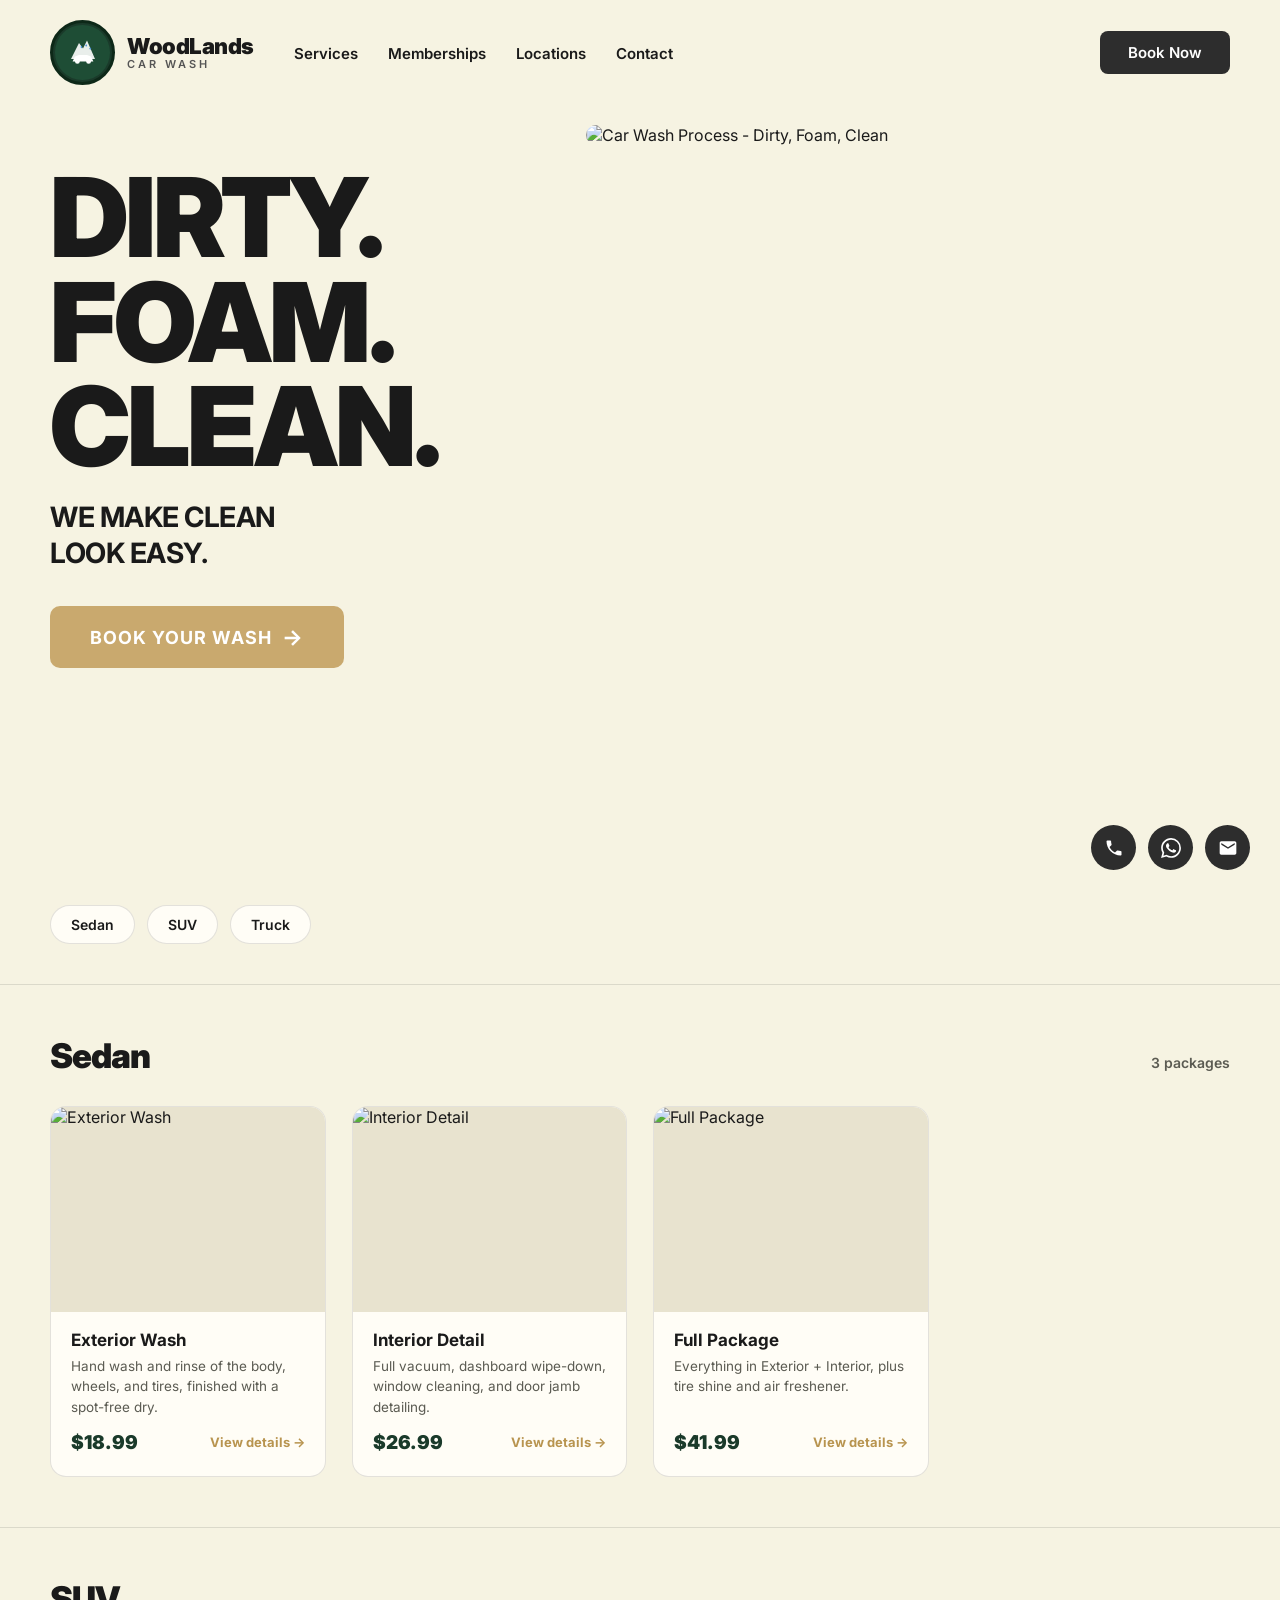
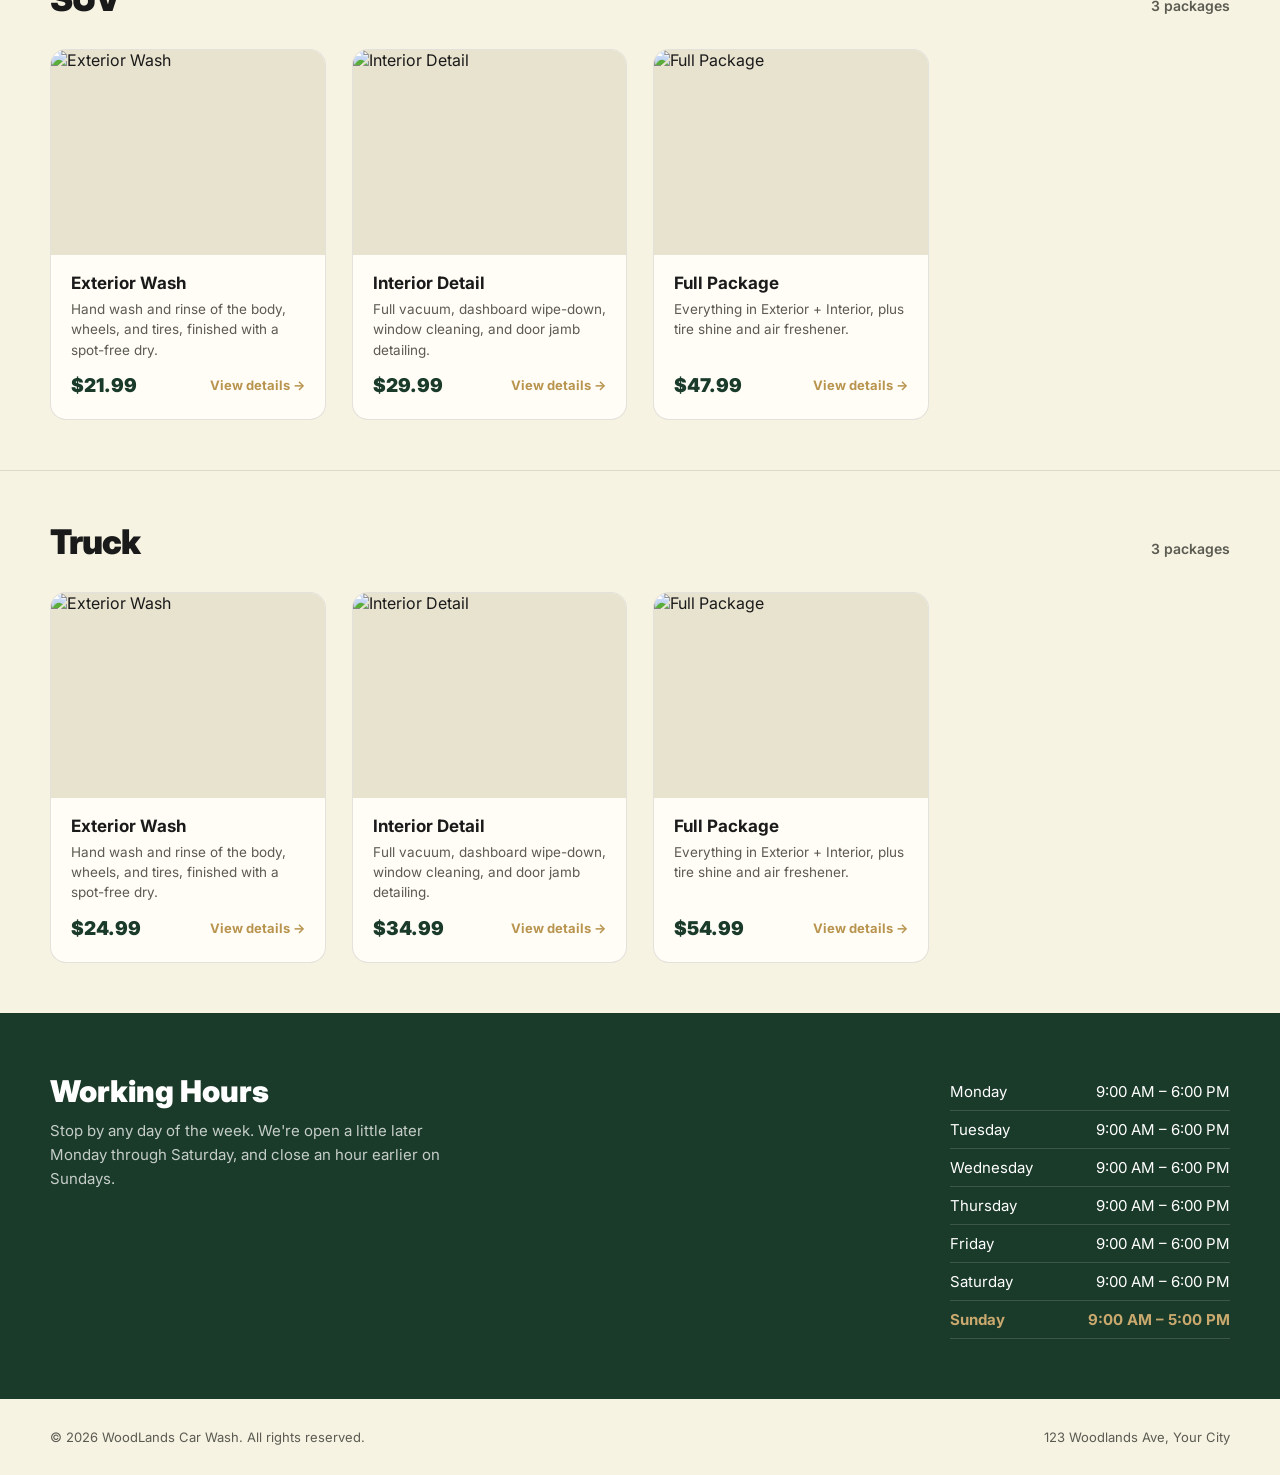
==== index.html @ 061c359f "init" ====
<!DOCTYPE html>
<html lang="en">
<head>
    <meta charset="UTF-8">
    <meta name="viewport" content="width=device-width, initial-scale=1.0">
    <title>WoodLands Car Wash</title>
    <link rel="stylesheet" href="css/style.css">
</head>
<body>

    <!-- NAVBAR -->
    <nav class="navbar">
        <div class="nav-left">
            <a href="index.html" class="logo-container">
                <div class="logo-circle">
                    <div class="logo-icon">
                        <svg viewBox="0 0 50 50" fill="none" xmlns="http://www.w3.org/2000/svg">
                            <path d="M10 35 L20 15 L25 22 L30 12 L40 35 Z" fill="#fff" opacity="0.9" />
                            <path d="M12 38 L15 32 L20 30 L30 30 L35 32 L38 38 Z" fill="#fff" />
                            <circle cx="18" cy="38" r="3" fill="#fff" />
                            <circle cx="32" cy="38" r="3" fill="#fff" />
                            <path d="M22 20 Q23 17 24 20 Q23 23 22 20Z" fill="#4a90d9" />
                            <path d="M28 18 Q29 15 30 18 Q29 21 28 18Z" fill="#4a90d9" />
                            <path d="M33 22 Q34 19 35 22 Q34 25 33 22Z" fill="#4a90d9" />
                        </svg>
                    </div>
                </div>
                <div class="logo-text">
                    <span class="brand">WoodLands</span>
                    <span class="sub">Car Wash</span>
                </div>
            </a>
            <ul class="nav-links">
                <li><a href="#services">Services</a></li>
                <li><a href="#memberships">Memberships</a></li>
                <li><a href="#locations">Locations</a></li>
                <li><a href="#contact">Contact</a></li>
            </ul>
        </div>
        <a href="#services" class="btn-book-nav">Book Now</a>
    </nav>

    <!-- HERO -->
    <section class="hero">
        <div class="hero-left">
            <h1 class="hero-title">
                <span>DIRTY.</span>
                <span>FOAM.</span>
                <span>CLEAN.</span>
            </h1>
            <p class="hero-subtitle">WE MAKE CLEAN<br>LOOK EASY.</p>
            <a href="#services" class="btn-book-wash">
                BOOK YOUR WASH <span class="arrow">→</span>
            </a>
        </div>

        <div class="hero-right">
            <div class="car-panels-container">
                <img src="images/banner.jfif" alt="Car Wash Process - Dirty, Foam, Clean"
                     onerror="this.onerror=null;this.src='https://placehold.co/900x1100/1a3a2a/f6f3e2?text=Dirty+%E2%86%92+Foam+%E2%86%92+Clean';">
            </div>
        </div>
    </section>

    <!-- CATEGORY JUMP LINKS -->
    <nav class="category-jump">
        <a href="#sedan">Sedan</a>
        <a href="#suv">SUV</a>
        <a href="#truck">Truck</a>
    </nav>

    <!-- CATEGORIES -->
    <div id="services">

        <section class="category-section" id="sedan">
            <div class="category-header">
                <h2>Sedan</h2>
                <span class="category-count">3 packages</span>
            </div>
            <div class="product-grid">
                <a class="product-card" href="product.html">
                    <div class="thumb">
                        <img src="images/products/sedan-exterior.jpg" alt="Exterior Wash"
                             onerror="this.onerror=null;this.src='https://placehold.co/600x450/e8e3cf/1a3a2a?text=Exterior+Wash';">
                    </div>
                    <div class="body">
                        <div class="name">Exterior Wash</div>
                        <div class="desc">Hand wash and rinse of the body, wheels, and tires, finished with a spot-free dry.</div>
                        <div class="price-row">
                            <span class="price">$18.99</span>
                            <span class="view-link">View details →</span>
                        </div>
                    </div>
                </a>
                <a class="product-card" href="product.html">
                    <div class="thumb">
                        <img src="images/products/sedan-interior.jpg" alt="Interior Detail"
                             onerror="this.onerror=null;this.src='https://placehold.co/600x450/e8e3cf/1a3a2a?text=Interior+Detail';">
                    </div>
                    <div class="body">
                        <div class="name">Interior Detail</div>
                        <div class="desc">Full vacuum, dashboard wipe-down, window cleaning, and door jamb detailing.</div>
                        <div class="price-row">
                            <span class="price">$26.99</span>
                            <span class="view-link">View details →</span>
                        </div>
                    </div>
                </a>
                <a class="product-card" href="product.html">
                    <div class="thumb">
                        <img src="images/products/sedan-full.jpg" alt="Full Package"
                             onerror="this.onerror=null;this.src='https://placehold.co/600x450/e8e3cf/1a3a2a?text=Full+Package';">
                    </div>
                    <div class="body">
                        <div class="name">Full Package</div>
                        <div class="desc">Everything in Exterior + Interior, plus tire shine and air freshener.</div>
                        <div class="price-row">
                            <span class="price">$41.99</span>
                            <span class="view-link">View details →</span>
                        </div>
                    </div>
                </a>
            </div>
        </section>

        <section class="category-section" id="suv">
            <div class="category-header">
                <h2>SUV</h2>
                <span class="category-count">3 packages</span>
            </div>
            <div class="product-grid">
                <a class="product-card" href="product.html">
                    <div class="thumb">
                        <img src="images/products/suv-exterior.jpg" alt="Exterior Wash"
                             onerror="this.onerror=null;this.src='https://placehold.co/600x450/e8e3cf/1a3a2a?text=Exterior+Wash';">
                    </div>
                    <div class="body">
                        <div class="name">Exterior Wash</div>
                        <div class="desc">Hand wash and rinse of the body, wheels, and tires, finished with a spot-free dry.</div>
                        <div class="price-row">
                            <span class="price">$21.99</span>
                            <span class="view-link">View details →</span>
                        </div>
                    </div>
                </a>
                <a class="product-card" href="product.html">
                    <div class="thumb">
                        <img src="images/products/suv-interior.jpg" alt="Interior Detail"
                             onerror="this.onerror=null;this.src='https://placehold.co/600x450/e8e3cf/1a3a2a?text=Interior+Detail';">
                    </div>
                    <div class="body">
                        <div class="name">Interior Detail</div>
                        <div class="desc">Full vacuum, dashboard wipe-down, window cleaning, and door jamb detailing.</div>
                        <div class="price-row">
                            <span class="price">$29.99</span>
                            <span class="view-link">View details →</span>
                        </div>
                    </div>
                </a>
                <a class="product-card" href="product.html">
                    <div class="thumb">
                        <img src="images/products/suv-full.jpg" alt="Full Package"
                             onerror="this.onerror=null;this.src='https://placehold.co/600x450/e8e3cf/1a3a2a?text=Full+Package';">
                    </div>
                    <div class="body">
                        <div class="name">Full Package</div>
                        <div class="desc">Everything in Exterior + Interior, plus tire shine and air freshener.</div>
                        <div class="price-row">
                            <span class="price">$47.99</span>
                            <span class="view-link">View details →</span>
                        </div>
                    </div>
                </a>
            </div>
        </section>

        <section class="category-section" id="truck">
            <div class="category-header">
                <h2>Truck</h2>
                <span class="category-count">3 packages</span>
            </div>
            <div class="product-grid">
                <a class="product-card" href="product.html">
                    <div class="thumb">
                        <img src="images/products/truck-exterior.jpg" alt="Exterior Wash"
                             onerror="this.onerror=null;this.src='https://placehold.co/600x450/e8e3cf/1a3a2a?text=Exterior+Wash';">
                    </div>
                    <div class="body">
                        <div class="name">Exterior Wash</div>
                        <div class="desc">Hand wash and rinse of the body, wheels, and tires, finished with a spot-free dry.</div>
                        <div class="price-row">
                            <span class="price">$24.99</span>
                            <span class="view-link">View details →</span>
                        </div>
                    </div>
                </a>
                <a class="product-card" href="product.html">
                    <div class="thumb">
                        <img src="images/products/truck-interior.jpg" alt="Interior Detail"
                             onerror="this.onerror=null;this.src='https://placehold.co/600x450/e8e3cf/1a3a2a?text=Interior+Detail';">
                    </div>
                    <div class="body">
                        <div class="name">Interior Detail</div>
                        <div class="desc">Full vacuum, dashboard wipe-down, window cleaning, and door jamb detailing.</div>
                        <div class="price-row">
                            <span class="price">$34.99</span>
                            <span class="view-link">View details →</span>
                        </div>
                    </div>
                </a>
                <a class="product-card" href="product.html">
                    <div class="thumb">
                        <img src="images/products/truck-full.jpg" alt="Full Package"
                             onerror="this.onerror=null;this.src='https://placehold.co/600x450/e8e3cf/1a3a2a?text=Full+Package';">
                    </div>
                    <div class="body">
                        <div class="name">Full Package</div>
                        <div class="desc">Everything in Exterior + Interior, plus tire shine and air freshener.</div>
                        <div class="price-row">
                            <span class="price">$54.99</span>
                            <span class="view-link">View details →</span>
                        </div>
                    </div>
                </a>
            </div>
        </section>

    </div>

    <!-- HOURS -->
    <section class="hours-section" id="locations">
        <div>
            <h2>Working Hours</h2>
            <p class="lead">Stop by any day of the week. We're open a little later Monday through Saturday, and close an hour earlier on Sundays.</p>
        </div>
        <div class="hours-table">
            <div class="hours-row" data-day="mon"><span>Monday</span><span>9:00 AM – 6:00 PM</span></div>
            <div class="hours-row" data-day="tue"><span>Tuesday</span><span>9:00 AM – 6:00 PM</span></div>
            <div class="hours-row" data-day="wed"><span>Wednesday</span><span>9:00 AM – 6:00 PM</span></div>
            <div class="hours-row" data-day="thu"><span>Thursday</span><span>9:00 AM – 6:00 PM</span></div>
            <div class="hours-row" data-day="fri"><span>Friday</span><span>9:00 AM – 6:00 PM</span></div>
            <div class="hours-row" data-day="sat"><span>Saturday</span><span>9:00 AM – 6:00 PM</span></div>
            <div class="hours-row" data-day="sun"><span>Sunday</span><span>9:00 AM – 5:00 PM</span></div>
        </div>
    </section>

    <!-- FOOTER -->
    <footer class="site-footer" id="contact">
        <span>&copy; 2026 WoodLands Car Wash. All rights reserved.</span>
        <span>123 Woodlands Ave, Your City</span>
    </footer>

    <!-- CONTACT ICONS -->
    <div class="contact-icons">
        <button class="contact-icon" title="Phone">
            <svg viewBox="0 0 24 24"><path d="M6.62 10.79c1.44 2.83 3.76 5.14 6.59 6.59l2.2-2.2c.27-.27.67-.36 1.02-.24 1.12.37 2.33.57 3.57.57.55 0 1 .45 1 1V20c0 .55-.45 1-1 1-9.39 0-17-7.61-17-17 0-.55.45-1 1-1h3.5c.55 0 1 .45 1 1 0 1.25.2 2.45.57 3.57.11.35.03.74-.25 1.02l-2.2 2.2z" /></svg>
        </button>
        <button class="contact-icon" title="WhatsApp">
            <svg viewBox="0 0 24 24"><path d="M17.472 14.382c-.297-.149-1.758-.867-2.03-.967-.273-.099-.471-.148-.67.15-.197.297-.767.966-.94 1.164-.173.199-.347.223-.644.075-.297-.15-1.255-.463-2.39-1.475-.883-.788-1.48-1.761-1.653-2.059-.173-.297-.018-.458.13-.606.134-.133.298-.347.446-.52.149-.174.198-.298.298-.497.099-.198.05-.371-.025-.52-.075-.149-.669-1.612-.916-2.207-.242-.579-.487-.5-.669-.51-.173-.008-.371-.01-.57-.01-.198 0-.52.074-.792.372-.272.297-1.04 1.016-1.04 2.479 0 1.462 1.065 2.875 1.213 3.074.149.198 2.096 3.2 5.077 4.487.709.306 1.262.489 1.694.625.712.227 1.36.195 1.871.118.571-.085 1.758-.719 2.006-1.413.248-.694.248-1.289.173-1.413-.074-.124-.272-.198-.57-.347m-5.421 7.403h-.004a9.87 9.87 0 01-5.031-1.378l-.361-.214-3.741.982.998-3.648-.235-.374a9.86 9.86 0 01-1.51-5.26c.001-5.45 4.436-9.884 9.888-9.884 2.64 0 5.122 1.03 6.988 2.898a9.825 9.825 0 012.893 6.994c-.003 5.45-4.437 9.884-9.885 9.884m8.413-18.297A11.815 11.815 0 0012.05 0C5.495 0 .16 5.335.157 11.892c0 2.096.547 4.142 1.588 5.945L.057 24l6.305-1.654a11.882 11.882 0 005.683 1.448h.005c6.554 0 11.89-5.335 11.893-11.893a11.821 11.821 0 00-3.48-8.413z" /></svg>
        </button>
        <button class="contact-icon" title="Email">
            <svg viewBox="0 0 24 24"><path d="M20 4H4c-1.1 0-1.99.9-1.99 2L2 18c0 1.1.9 2 2 2h16c1.1 0 2-.9 2-2V6c0-1.1-.9-2-2-2zm0 4l-8 5-8-5V6l8 5 8-5v2z" /></svg>
        </button>
    </div>

    <script src="js/main.js"></script>
</body>
</html>
---- css/style.css ----
@import url('https://fonts.googleapis.com/css2?family=Inter:wght@400;600;700;900&display=swap');

* {
    margin: 0;
    padding: 0;
    box-sizing: border-box;
}

:root {
    --cream: #f6f3e2;
    --ink: #1a1a1a;
    --deep-green: #1a3a2a;
    --mid-green: #1e4d35;
    --brass: #c9a96e;
    --brass-dark: #b8944f;
    --charcoal: #2d2d2d;
    --muted: #5b5b52;
    --line: rgba(26, 26, 26, 0.12);
    --card-bg: #fffdf6;
}

body {
    font-family: 'Inter', sans-serif;
    background-color: var(--cream);
    color: var(--ink);
    min-height: 100vh;
    overflow-x: hidden;
}

img { max-width: 100%; display: block; }
a { color: inherit; }

/* ===== NAVBAR ===== */
.navbar {
    display: flex;
    align-items: center;
    justify-content: space-between;
    padding: 20px 50px;
    position: sticky;
    top: 0;
    z-index: 100;
    background: transparent;
    transition: background 0.3s, box-shadow 0.3s;
}

.navbar.scrolled {
    background: rgba(246, 243, 226, 0.95);
    backdrop-filter: blur(10px);
    box-shadow: 0 2px 20px rgba(0, 0, 0, 0.1);
}

.nav-left { display: flex; align-items: center; gap: 40px; }

.logo-container { display: flex; align-items: center; gap: 12px; text-decoration: none; }

.logo-circle {
    width: 65px;
    height: 65px;
    border-radius: 50%;
    background: var(--deep-green);
    display: flex;
    align-items: center;
    justify-content: center;
    position: relative;
    overflow: hidden;
    border: 3px solid #0d2818;
    flex-shrink: 0;
}

.logo-circle::before {
    content: '';
    position: absolute;
    width: 55px;
    height: 55px;
    border-radius: 50%;
    background: var(--mid-green);
}

.logo-icon { position: relative; z-index: 1; }
.logo-icon svg { width: 40px; height: 40px; }

.logo-text { display: flex; flex-direction: column; }
.logo-text .brand { font-size: 22px; font-weight: 900; color: var(--ink); letter-spacing: -0.5px; line-height: 1; }
.logo-text .sub { font-size: 11px; font-weight: 600; color: #555; letter-spacing: 3px; text-transform: uppercase; }

.nav-links { display: flex; gap: 30px; list-style: none; }
.nav-links a { text-decoration: none; color: var(--ink); font-size: 15px; font-weight: 600; transition: color 0.3s; }
.nav-links a:hover { color: var(--mid-green); }

.btn-book-nav {
    background: var(--charcoal);
    color: #fff;
    border: none;
    padding: 12px 28px;
    border-radius: 8px;
    font-size: 15px;
    font-weight: 600;
    cursor: pointer;
    transition: background 0.3s;
    text-decoration: none;
    display: inline-block;
}
.btn-book-nav:hover { background: #1a1a1a; }

/* ===== HERO ===== */
.hero {
    display: flex;
    align-items: flex-start;
    justify-content: space-between;
    padding: 20px 50px 60px;
    min-height: calc(100vh - 100px);
    position: relative;
    gap: 40px;
}

.hero-left {
    flex: 1;
    max-width: 500px;
    z-index: 10;
    padding-top: 40px;
}

.hero-title { font-size: 110px; font-weight: 900; color: var(--ink); line-height: 0.95; letter-spacing: -3px; margin-bottom: 20px; }
.hero-title span { display: block; opacity: 0; animation: fadeInUp 0.6s ease forwards; }
.hero-title span:nth-child(1) { animation-delay: 0s; }
.hero-title span:nth-child(2) { animation-delay: 0.15s; }
.hero-title span:nth-child(3) { animation-delay: 0.3s; }

.hero-subtitle { font-size: 28px; font-weight: 700; color: var(--ink); line-height: 1.3; margin-bottom: 35px; letter-spacing: -0.5px; opacity: 0; animation: fadeInUp 0.6s ease 0.45s forwards; }

.btn-book-wash {
    display: inline-flex;
    align-items: center;
    gap: 10px;
    background: var(--brass);
    color: #fff;
    border: none;
    padding: 18px 40px;
    border-radius: 10px;
    font-size: 18px;
    font-weight: 700;
    cursor: pointer;
    transition: all 0.3s;
    text-decoration: none;
    letter-spacing: 1px;
    opacity: 0;
    animation: fadeInUp 0.6s ease 0.6s forwards;
}
.btn-book-wash:hover { background: var(--brass-dark); transform: translateY(-2px); box-shadow: 0 8px 25px rgba(201, 169, 110, 0.4); }
.btn-book-wash .arrow { font-size: 22px; transition: transform 0.3s; }
.btn-book-wash:hover .arrow { transform: translateX(5px); }

@keyframes fadeInUp { from { opacity: 0; transform: translateY(20px); } to { opacity: 1; transform: translateY(0); } }

/* ----- Sticky-but-capped hero image -----
   .hero-right is the "boundary" the image is allowed to travel inside.
   The image (.car-panels-container) sticks to `top` while its boundary
   is on screen, then simply scrolls away with the rest of the page once
   the hero section ends — it never sticks past that point. */
.hero-right {
    flex: 1.3;
    max-width: 900px;
    align-self: stretch;
    position: relative;
}

.car-panels-container {
    position: sticky;
    top: 110px;
    max-height: calc(100vh - 130px);
    overflow: hidden;
    border-radius: 24px;
}

.car-panels-container img {
    width: 100%;
    height: auto;
    display: block;
}

/* ===== CONTACT ICONS ===== */
.contact-icons { position: fixed; bottom: 30px; right: 30px; display: flex; gap: 12px; z-index: 100; }
.contact-icon {
    width: 45px; height: 45px; border-radius: 50%; background: var(--charcoal);
    display: flex; align-items: center; justify-content: center; cursor: pointer;
    transition: all 0.3s; border: none;
}
.contact-icon svg { width: 20px; height: 20px; fill: #fff; }
.contact-icon:hover { transform: translateY(-3px) scale(1.1); background: var(--mid-green); }

/* ===== CATEGORY JUMP NAV ===== */
.category-jump { display: flex; gap: 12px; flex-wrap: wrap; padding: 0 50px 40px; }
.category-jump a {
    text-decoration: none; background: var(--card-bg); border: 1px solid var(--line);
    color: var(--ink); padding: 10px 20px; border-radius: 30px; font-size: 14px; font-weight: 600;
    transition: all 0.25s;
}
.category-jump a:hover { background: var(--deep-green); color: #fff; border-color: var(--deep-green); }

/* ===== CATEGORY SECTION ===== */
.category-section { padding: 50px; scroll-margin-top: 90px; border-top: 1px solid var(--line); }
.category-header { display: flex; align-items: baseline; justify-content: space-between; margin-bottom: 30px; flex-wrap: wrap; gap: 10px; }
.category-header h2 { font-size: 34px; font-weight: 900; letter-spacing: -1px; }
.category-header .category-count { font-size: 14px; color: var(--muted); font-weight: 600; }

.product-grid { display: grid; grid-template-columns: repeat(auto-fill, minmax(270px, 1fr)); gap: 26px; }

.product-card {
    background: var(--card-bg); border: 1px solid var(--line); border-radius: 16px; overflow: hidden;
    text-decoration: none; color: var(--ink); transition: transform 0.25s, box-shadow 0.25s;
    display: flex; flex-direction: column;
}
.product-card:hover { transform: translateY(-4px); box-shadow: 0 14px 30px rgba(26, 58, 42, 0.14); }
.product-card .thumb { width: 100%; aspect-ratio: 4 / 3; background: #e8e3cf; overflow: hidden; }
.product-card .thumb img { width: 100%; height: 100%; object-fit: cover; }
.product-card .body { padding: 18px 20px 22px; display: flex; flex-direction: column; gap: 6px; flex: 1; }
.product-card .name { font-size: 17px; font-weight: 700; }
.product-card .desc { font-size: 13.5px; color: var(--muted); line-height: 1.5; flex: 1; }
.product-card .price-row { display: flex; align-items: center; justify-content: space-between; margin-top: 8px; }
.product-card .price { font-size: 19px; font-weight: 900; color: var(--deep-green); }
.product-card .view-link { font-size: 13px; font-weight: 700; color: var(--brass-dark); }

/* ===== HOURS ===== */
.hours-section { padding: 60px 50px; background: var(--deep-green); color: #fff; display: flex; justify-content: space-between; flex-wrap: wrap; gap: 40px; }
.hours-section h2 { font-size: 30px; font-weight: 900; margin-bottom: 10px; }
.hours-section p.lead { color: rgba(255,255,255,0.75); max-width: 400px; font-size: 15px; line-height: 1.6; }
.hours-table { min-width: 280px; }
.hours-row { display: flex; justify-content: space-between; padding: 9px 0; border-bottom: 1px solid rgba(255,255,255,0.15); font-size: 15px; }
.hours-row.today { color: var(--brass); font-weight: 700; }

/* ===== FOOTER ===== */
.site-footer { padding: 30px 50px; display: flex; justify-content: space-between; align-items: center; flex-wrap: wrap; gap: 16px; font-size: 13px; color: var(--muted); }

/* ===== BREADCRUMB (product page) ===== */
.breadcrumb { padding: 24px 50px 0; font-size: 13.5px; color: var(--muted); display: flex; gap: 8px; align-items: center; }
.breadcrumb a { text-decoration: none; color: var(--muted); font-weight: 600; }
.breadcrumb a:hover { color: var(--deep-green); }
.breadcrumb .current { color: var(--ink); font-weight: 700; }

/* ===== PRODUCT PAGE ===== */
.product-page { padding: 30px 50px 70px; display: grid; grid-template-columns: 1.1fr 1fr; gap: 60px; align-items: start; }
.product-page .gallery { border-radius: 20px; overflow: hidden; background: #e8e3cf; aspect-ratio: 4 / 3; position: sticky; top: 100px; }
.product-page .gallery img { width: 100%; height: 100%; object-fit: cover; }
.product-page .info .category-tag { display: inline-block; font-size: 13px; font-weight: 700; color: var(--mid-green); background: rgba(30, 77, 53, 0.1); padding: 6px 14px; border-radius: 20px; margin-bottom: 18px; }
.product-page .info h1 { font-size: 40px; font-weight: 900; letter-spacing: -1px; margin-bottom: 14px; line-height: 1.1; }
.product-page .info .price { font-size: 30px; font-weight: 900; color: var(--deep-green); margin-bottom: 22px; }
.product-page .info .desc { font-size: 16px; color: var(--muted); line-height: 1.7; margin-bottom: 30px; max-width: 480px; }

.related-section { padding: 10px 50px 70px; }
.related-section h3 { font-size: 22px; font-weight: 800; margin-bottom: 22px; }

/* ===== RESPONSIVE ===== */
@media (max-width: 1200px) { .hero-title { font-size: 80px; } }

@media (max-width: 960px) {
    .product-page { grid-template-columns: 1fr; gap: 30px; }
    .product-page .gallery { position: static; }
}

@media (max-width: 900px) {
    .hero { flex-direction: column; text-align: center; padding: 20px; }
    .hero-left { max-width: 100%; margin-bottom: 40px; padding-top: 0; }
    .hero-title { font-size: 60px; }
    .hero-right { align-items: center; }
    .car-panels-container { position: static; max-height: none; }
    .navbar { flex-wrap: wrap; gap: 15px; padding: 15px 20px; }
    .nav-links { gap: 15px; }
}

@media (max-width: 700px) {
    .category-jump, .category-section, .hours-section, .site-footer,
    .breadcrumb, .product-page, .related-section {
        padding-left: 22px; padding-right: 22px;
    }
}

@media (max-width: 600px) {
    .hero-title { font-size: 45px; }
    .hero-subtitle { font-size: 20px; }
    .navbar { padding: 10px 15px; }
    .logo-text .brand { font-size: 18px; }
}
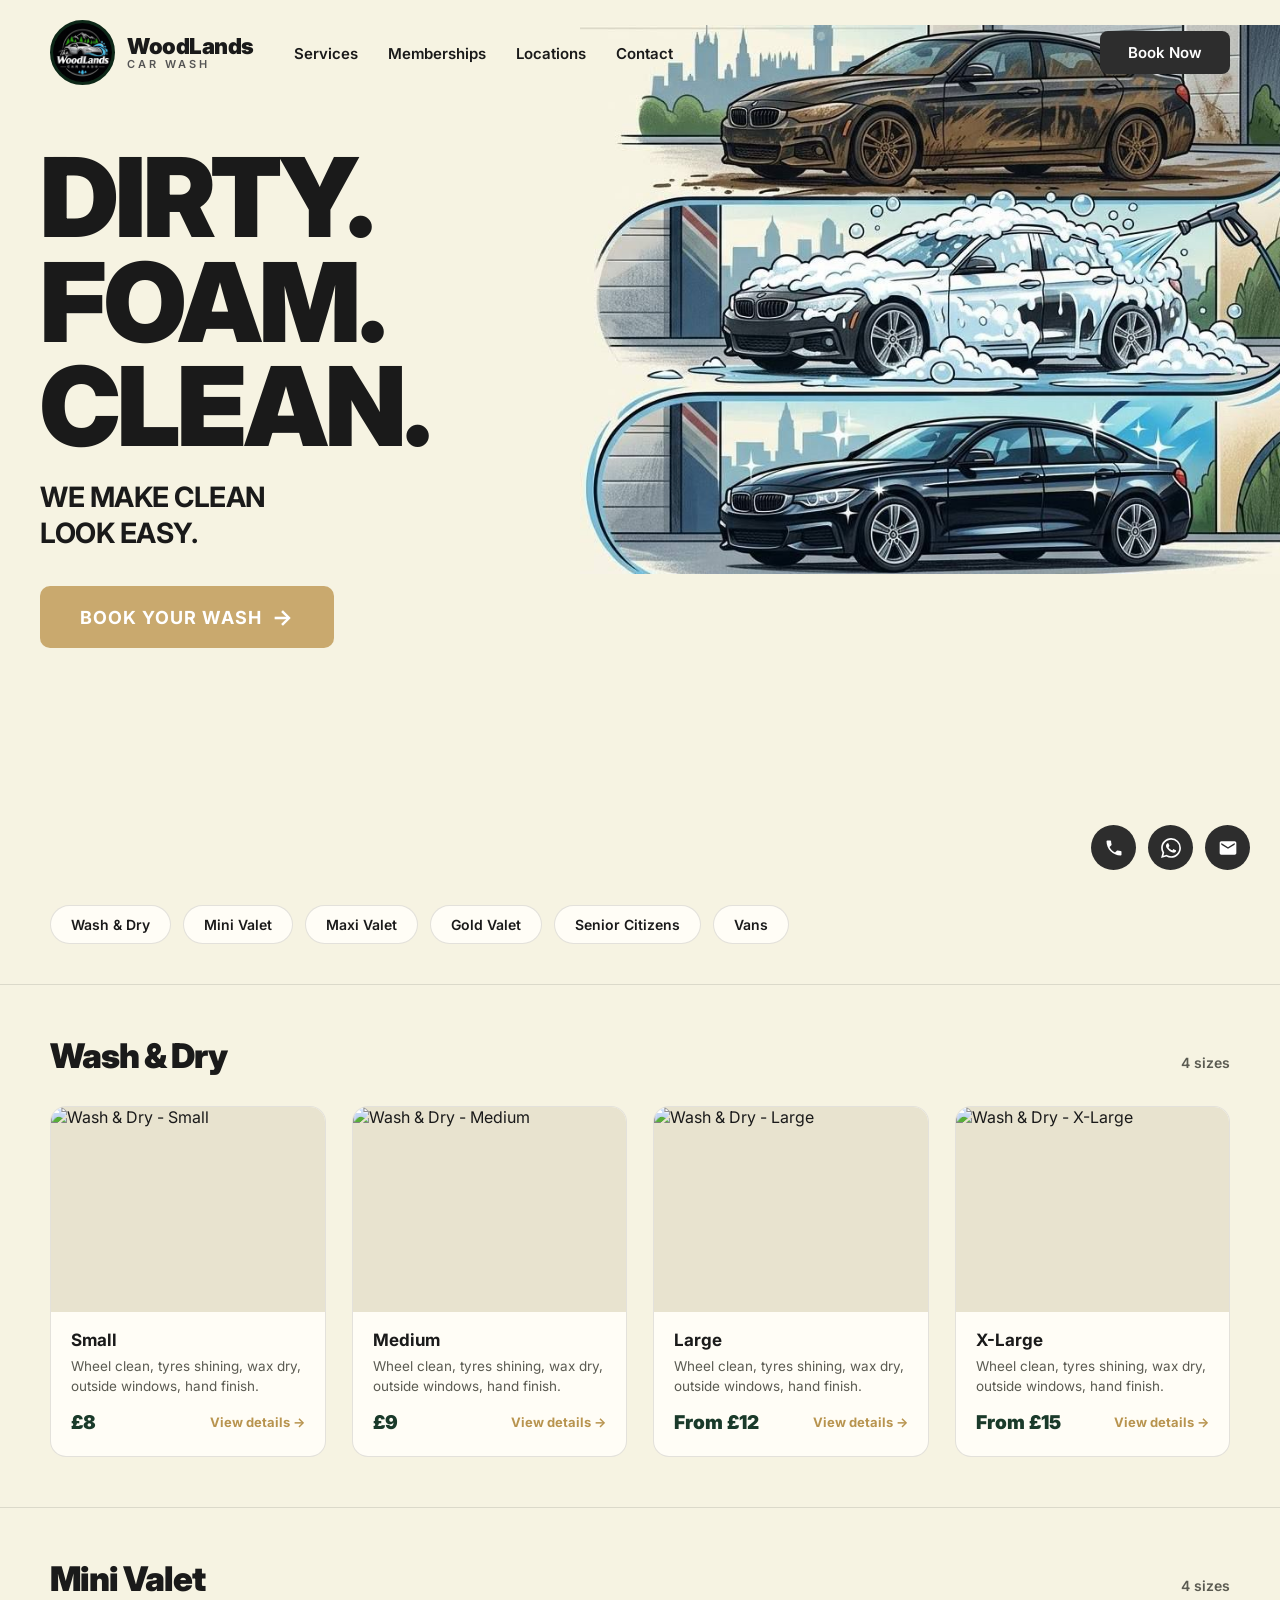
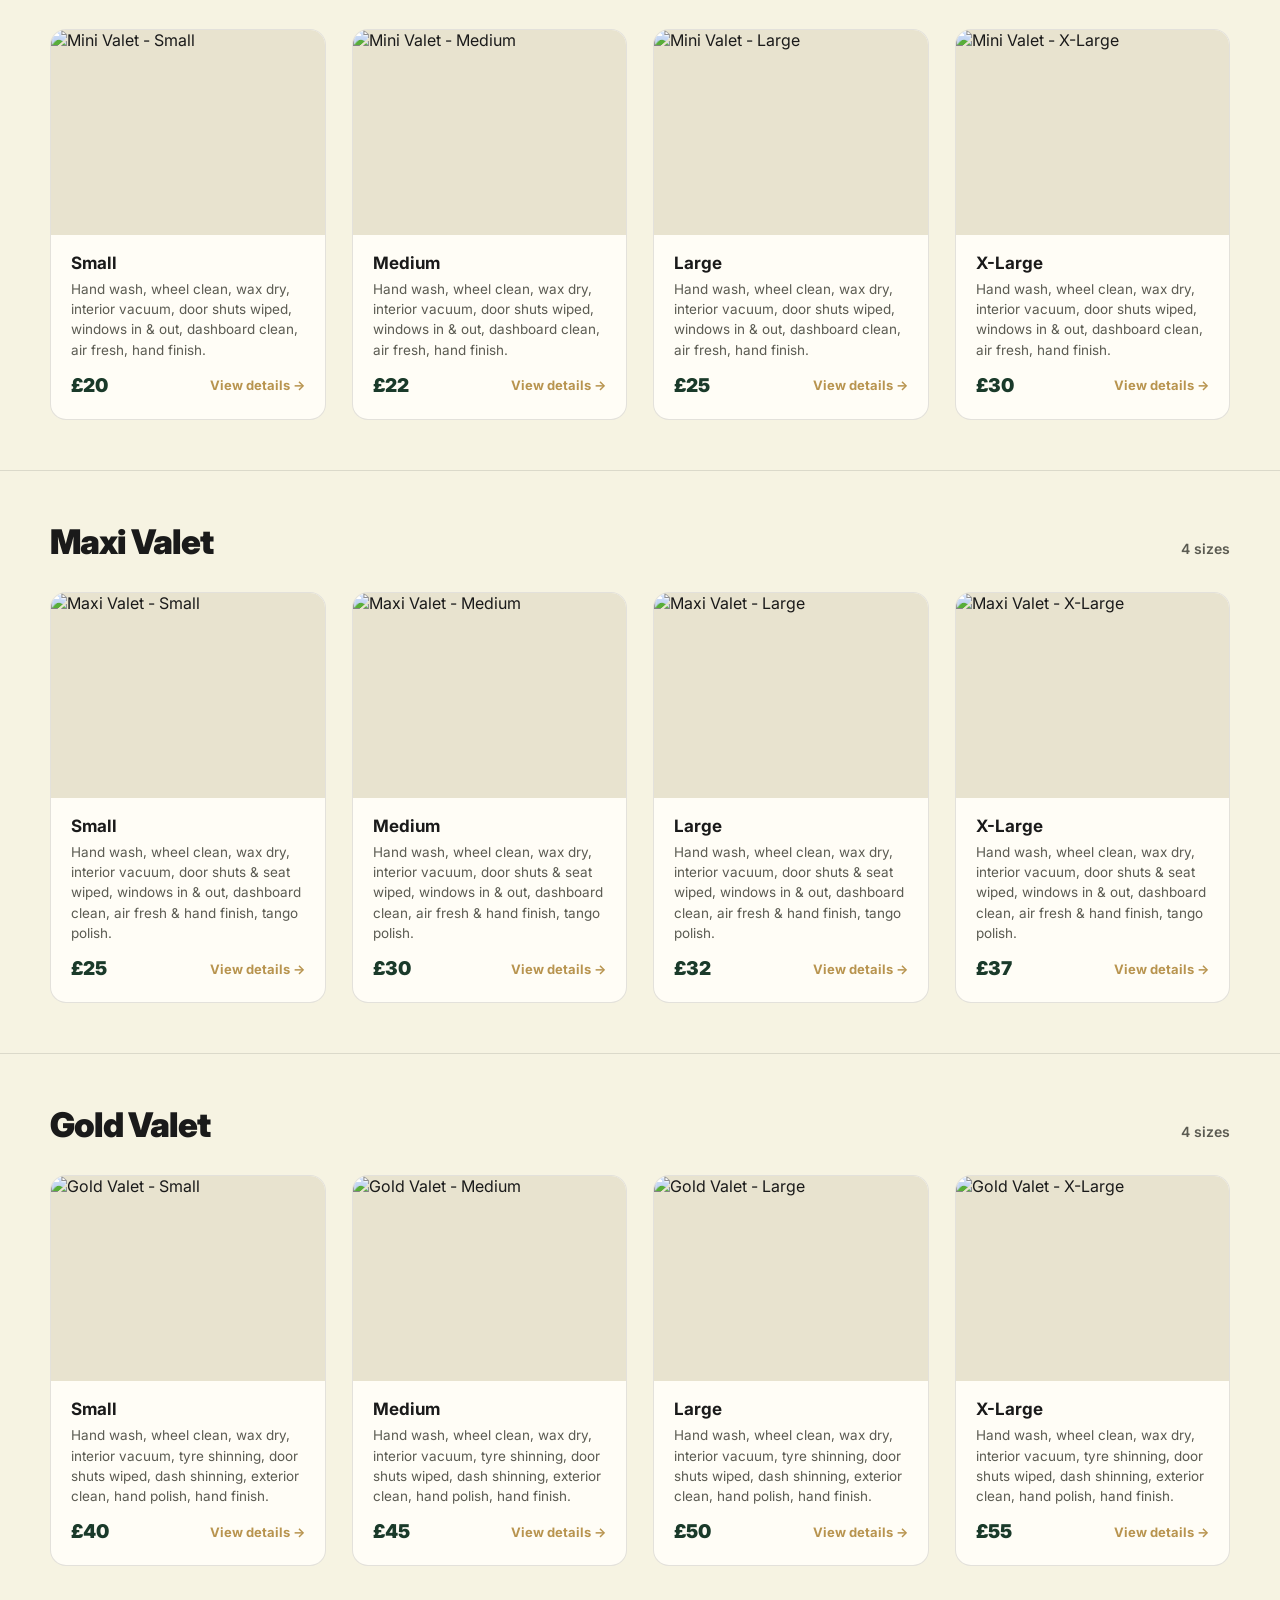
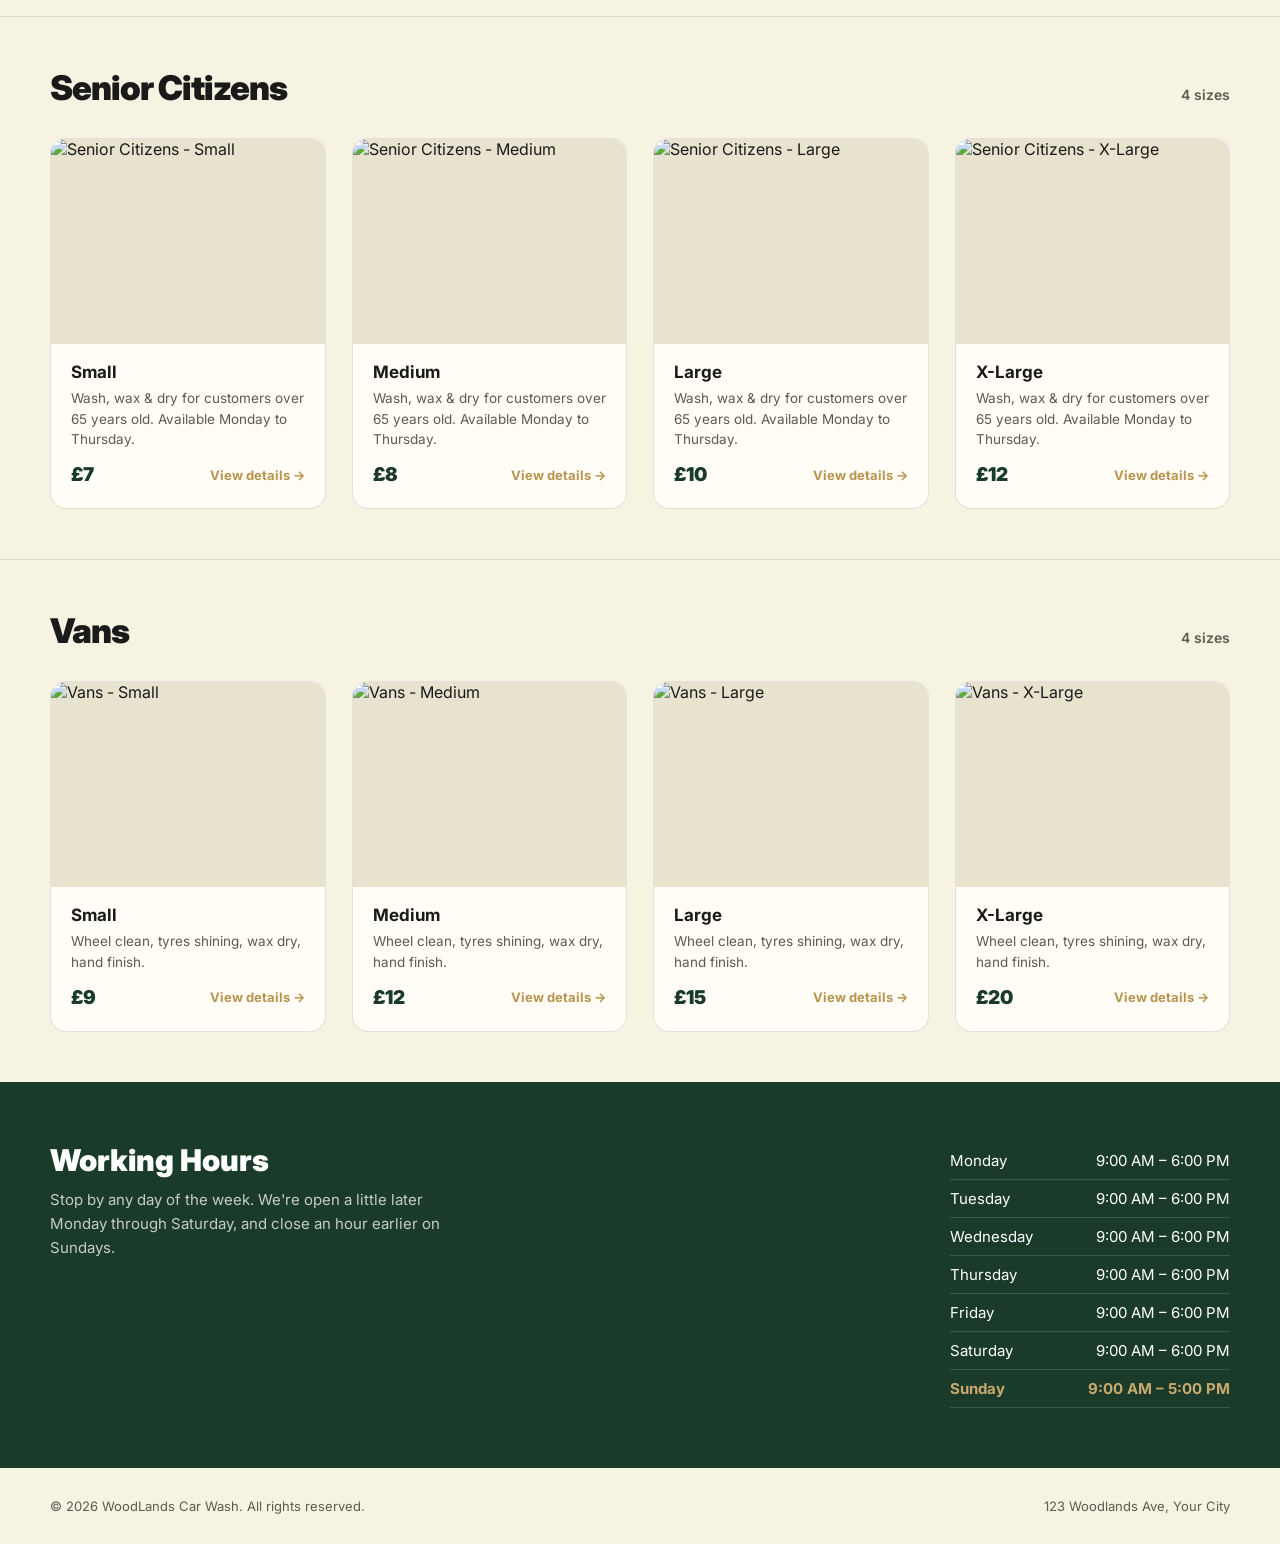
==== commit 348c7de8: "dev" ====
--- a/index.html
+++ b/index.html
@@ -8,21 +8,12 @@
 </head>
 <body>
 
-    <!-- NAVBAR -->
     <nav class="navbar">
         <div class="nav-left">
             <a href="index.html" class="logo-container">
                 <div class="logo-circle">
                     <div class="logo-icon">
-                        <svg viewBox="0 0 50 50" fill="none" xmlns="http://www.w3.org/2000/svg">
-                            <path d="M10 35 L20 15 L25 22 L30 12 L40 35 Z" fill="#fff" opacity="0.9" />
-                            <path d="M12 38 L15 32 L20 30 L30 30 L35 32 L38 38 Z" fill="#fff" />
-                            <circle cx="18" cy="38" r="3" fill="#fff" />
-                            <circle cx="32" cy="38" r="3" fill="#fff" />
-                            <path d="M22 20 Q23 17 24 20 Q23 23 22 20Z" fill="#4a90d9" />
-                            <path d="M28 18 Q29 15 30 18 Q29 21 28 18Z" fill="#4a90d9" />
-                            <path d="M33 22 Q34 19 35 22 Q34 25 33 22Z" fill="#4a90d9" />
-                        </svg>
+                        <img src="images/logo.jpg"/>
                     </div>
                 </div>
                 <div class="logo-text">
@@ -30,7 +21,12 @@
                     <span class="sub">Car Wash</span>
                 </div>
             </a>
-            <ul class="nav-links">
+            <button class="nav-toggle" id="navToggle" aria-label="Menu">
+                <span></span>
+                <span></span>
+                <span></span>
+            </button>
+            <ul class="nav-links" id="navLinks">
                 <li><a href="#services">Services</a></li>
                 <li><a href="#memberships">Memberships</a></li>
                 <li><a href="#locations">Locations</a></li>
@@ -38,9 +34,10 @@
             </ul>
         </div>
         <a href="#services" class="btn-book-nav">Book Now</a>
+
+        
     </nav>
 
-    <!-- HERO -->
     <section class="hero">
         <div class="hero-left">
             <h1 class="hero-title">
@@ -56,66 +53,81 @@
 
         <div class="hero-right">
             <div class="car-panels-container">
-                <img src="images/banner.jfif" alt="Car Wash Process - Dirty, Foam, Clean"
+                <img src="images/banner.jpg" alt="Car Wash Process - Dirty, Foam, Clean"
                      onerror="this.onerror=null;this.src='https://placehold.co/900x1100/1a3a2a/f6f3e2?text=Dirty+%E2%86%92+Foam+%E2%86%92+Clean';">
             </div>
         </div>
     </section>
 
-    <!-- CATEGORY JUMP LINKS -->
     <nav class="category-jump">
-        <a href="#sedan">Sedan</a>
-        <a href="#suv">SUV</a>
-        <a href="#truck">Truck</a>
+        <a href="#wash-dry">Wash & Dry</a>
+        <a href="#mini-valet">Mini Valet</a>
+        <a href="#maxi-valet">Maxi Valet</a>
+        <a href="#gold-valet">Gold Valet</a>
+        <a href="#senior-citizens">Senior Citizens</a>
+        <a href="#vans">Vans</a>
     </nav>
 
-    <!-- CATEGORIES -->
     <div id="services">
 
-        <section class="category-section" id="sedan">
+        <section class="category-section" id="wash-dry">
             <div class="category-header">
-                <h2>Sedan</h2>
-                <span class="category-count">3 packages</span>
+                <h2>Wash & Dry</h2>
+                <span class="category-count">4 sizes</span>
             </div>
             <div class="product-grid">
                 <a class="product-card" href="product.html">
                     <div class="thumb">
-                        <img src="images/products/sedan-exterior.jpg" alt="Exterior Wash"
-                             onerror="this.onerror=null;this.src='https://placehold.co/600x450/e8e3cf/1a3a2a?text=Exterior+Wash';">
-                    </div>
-                    <div class="body">
-                        <div class="name">Exterior Wash</div>
-                        <div class="desc">Hand wash and rinse of the body, wheels, and tires, finished with a spot-free dry.</div>
-                        <div class="price-row">
-                            <span class="price">$18.99</span>
-                            <span class="view-link">View details →</span>
-                        </div>
-                    </div>
-                </a>
-                <a class="product-card" href="product.html">
-                    <div class="thumb">
-                        <img src="images/products/sedan-interior.jpg" alt="Interior Detail"
-                             onerror="this.onerror=null;this.src='https://placehold.co/600x450/e8e3cf/1a3a2a?text=Interior+Detail';">
-                    </div>
-                    <div class="body">
-                        <div class="name">Interior Detail</div>
-                        <div class="desc">Full vacuum, dashboard wipe-down, window cleaning, and door jamb detailing.</div>
-                        <div class="price-row">
-                            <span class="price">$26.99</span>
-                            <span class="view-link">View details →</span>
-                        </div>
-                    </div>
-                </a>
-                <a class="product-card" href="product.html">
-                    <div class="thumb">
-                        <img src="images/products/sedan-full.jpg" alt="Full Package"
-                             onerror="this.onerror=null;this.src='https://placehold.co/600x450/e8e3cf/1a3a2a?text=Full+Package';">
-                    </div>
-                    <div class="body">
-                        <div class="name">Full Package</div>
-                        <div class="desc">Everything in Exterior + Interior, plus tire shine and air freshener.</div>
-                        <div class="price-row">
-                            <span class="price">$41.99</span>
+                        <img src="images/products/wash-dry-small.jpg" alt="Wash & Dry - Small"
+                             onerror="this.onerror=null;this.src='https://placehold.co/600x450/e8e3cf/1a3a2a?text=Wash+%26+Dry+-+Small';">
+                    </div>
+                    <div class="body">
+                        <div class="name">Small</div>
+                        <div class="desc">Wheel clean, tyres shining, wax dry, outside windows, hand finish.</div>
+                        <div class="price-row">
+                            <span class="price">£8</span>
+                            <span class="view-link">View details →</span>
+                        </div>
+                    </div>
+                </a>
+                <a class="product-card" href="product.html">
+                    <div class="thumb">
+                        <img src="images/products/wash-dry-medium.jpg" alt="Wash & Dry - Medium"
+                             onerror="this.onerror=null;this.src='https://placehold.co/600x450/e8e3cf/1a3a2a?text=Wash+%26+Dry+-+Medium';">
+                    </div>
+                    <div class="body">
+                        <div class="name">Medium</div>
+                        <div class="desc">Wheel clean, tyres shining, wax dry, outside windows, hand finish.</div>
+                        <div class="price-row">
+                            <span class="price">£9</span>
+                            <span class="view-link">View details →</span>
+                        </div>
+                    </div>
+                </a>
+                <a class="product-card" href="product.html">
+                    <div class="thumb">
+                        <img src="images/products/wash-dry-large.jpg" alt="Wash & Dry - Large"
+                             onerror="this.onerror=null;this.src='https://placehold.co/600x450/e8e3cf/1a3a2a?text=Wash+%26+Dry+-+Large';">
+                    </div>
+                    <div class="body">
+                        <div class="name">Large</div>
+                        <div class="desc">Wheel clean, tyres shining, wax dry, outside windows, hand finish.</div>
+                        <div class="price-row">
+                            <span class="price">From £12</span>
+                            <span class="view-link">View details →</span>
+                        </div>
+                    </div>
+                </a>
+                <a class="product-card" href="product.html">
+                    <div class="thumb">
+                        <img src="images/products/wash-dry-xlarge.jpg" alt="Wash & Dry - X-Large"
+                             onerror="this.onerror=null;this.src='https://placehold.co/600x450/e8e3cf/1a3a2a?text=Wash+%26+Dry+-+X-Large';">
+                    </div>
+                    <div class="body">
+                        <div class="name">X-Large</div>
+                        <div class="desc">Wheel clean, tyres shining, wax dry, outside windows, hand finish.</div>
+                        <div class="price-row">
+                            <span class="price">From £15</span>
                             <span class="view-link">View details →</span>
                         </div>
                     </div>
@@ -123,50 +135,64 @@
             </div>
         </section>
 
-        <section class="category-section" id="suv">
+        <section class="category-section" id="mini-valet">
             <div class="category-header">
-                <h2>SUV</h2>
-                <span class="category-count">3 packages</span>
+                <h2>Mini Valet</h2>
+                <span class="category-count">4 sizes</span>
             </div>
             <div class="product-grid">
                 <a class="product-card" href="product.html">
                     <div class="thumb">
-                        <img src="images/products/suv-exterior.jpg" alt="Exterior Wash"
-                             onerror="this.onerror=null;this.src='https://placehold.co/600x450/e8e3cf/1a3a2a?text=Exterior+Wash';">
-                    </div>
-                    <div class="body">
-                        <div class="name">Exterior Wash</div>
-                        <div class="desc">Hand wash and rinse of the body, wheels, and tires, finished with a spot-free dry.</div>
-                        <div class="price-row">
-                            <span class="price">$21.99</span>
-                            <span class="view-link">View details →</span>
-                        </div>
-                    </div>
-                </a>
-                <a class="product-card" href="product.html">
-                    <div class="thumb">
-                        <img src="images/products/suv-interior.jpg" alt="Interior Detail"
-                             onerror="this.onerror=null;this.src='https://placehold.co/600x450/e8e3cf/1a3a2a?text=Interior+Detail';">
-                    </div>
-                    <div class="body">
-                        <div class="name">Interior Detail</div>
-                        <div class="desc">Full vacuum, dashboard wipe-down, window cleaning, and door jamb detailing.</div>
-                        <div class="price-row">
-                            <span class="price">$29.99</span>
-                            <span class="view-link">View details →</span>
-                        </div>
-                    </div>
-                </a>
-                <a class="product-card" href="product.html">
-                    <div class="thumb">
-                        <img src="images/products/suv-full.jpg" alt="Full Package"
-                             onerror="this.onerror=null;this.src='https://placehold.co/600x450/e8e3cf/1a3a2a?text=Full+Package';">
-                    </div>
-                    <div class="body">
-                        <div class="name">Full Package</div>
-                        <div class="desc">Everything in Exterior + Interior, plus tire shine and air freshener.</div>
-                        <div class="price-row">
-                            <span class="price">$47.99</span>
+                        <img src="images/products/mini-valet-small.jpg" alt="Mini Valet - Small"
+                             onerror="this.onerror=null;this.src='https://placehold.co/600x450/e8e3cf/1a3a2a?text=Mini+Valet+-+Small';">
+                    </div>
+                    <div class="body">
+                        <div class="name">Small</div>
+                        <div class="desc">Hand wash, wheel clean, wax dry, interior vacuum, door shuts wiped, windows in & out, dashboard clean, air fresh, hand finish.</div>
+                        <div class="price-row">
+                            <span class="price">£20</span>
+                            <span class="view-link">View details →</span>
+                        </div>
+                    </div>
+                </a>
+                <a class="product-card" href="product.html">
+                    <div class="thumb">
+                        <img src="images/products/mini-valet-medium.jpg" alt="Mini Valet - Medium"
+                             onerror="this.onerror=null;this.src='https://placehold.co/600x450/e8e3cf/1a3a2a?text=Mini+Valet+-+Medium';">
+                    </div>
+                    <div class="body">
+                        <div class="name">Medium</div>
+                        <div class="desc">Hand wash, wheel clean, wax dry, interior vacuum, door shuts wiped, windows in & out, dashboard clean, air fresh, hand finish.</div>
+                        <div class="price-row">
+                            <span class="price">£22</span>
+                            <span class="view-link">View details →</span>
+                        </div>
+                    </div>
+                </a>
+                <a class="product-card" href="product.html">
+                    <div class="thumb">
+                        <img src="images/products/mini-valet-large.jpg" alt="Mini Valet - Large"
+                             onerror="this.onerror=null;this.src='https://placehold.co/600x450/e8e3cf/1a3a2a?text=Mini+Valet+-+Large';">
+                    </div>
+                    <div class="body">
+                        <div class="name">Large</div>
+                        <div class="desc">Hand wash, wheel clean, wax dry, interior vacuum, door shuts wiped, windows in & out, dashboard clean, air fresh, hand finish.</div>
+                        <div class="price-row">
+                            <span class="price">£25</span>
+                            <span class="view-link">View details →</span>
+                        </div>
+                    </div>
+                </a>
+                <a class="product-card" href="product.html">
+                    <div class="thumb">
+                        <img src="images/products/mini-valet-xlarge.jpg" alt="Mini Valet - X-Large"
+                             onerror="this.onerror=null;this.src='https://placehold.co/600x450/e8e3cf/1a3a2a?text=Mini+Valet+-+X-Large';">
+                    </div>
+                    <div class="body">
+                        <div class="name">X-Large</div>
+                        <div class="desc">Hand wash, wheel clean, wax dry, interior vacuum, door shuts wiped, windows in & out, dashboard clean, air fresh, hand finish.</div>
+                        <div class="price-row">
+                            <span class="price">£30</span>
                             <span class="view-link">View details →</span>
                         </div>
                     </div>
@@ -174,50 +200,64 @@
             </div>
         </section>
 
-        <section class="category-section" id="truck">
+        <section class="category-section" id="maxi-valet">
             <div class="category-header">
-                <h2>Truck</h2>
-                <span class="category-count">3 packages</span>
+                <h2>Maxi Valet</h2>
+                <span class="category-count">4 sizes</span>
             </div>
             <div class="product-grid">
                 <a class="product-card" href="product.html">
                     <div class="thumb">
-                        <img src="images/products/truck-exterior.jpg" alt="Exterior Wash"
-                             onerror="this.onerror=null;this.src='https://placehold.co/600x450/e8e3cf/1a3a2a?text=Exterior+Wash';">
-                    </div>
-                    <div class="body">
-                        <div class="name">Exterior Wash</div>
-                        <div class="desc">Hand wash and rinse of the body, wheels, and tires, finished with a spot-free dry.</div>
-                        <div class="price-row">
-                            <span class="price">$24.99</span>
-                            <span class="view-link">View details →</span>
-                        </div>
-                    </div>
-                </a>
-                <a class="product-card" href="product.html">
-                    <div class="thumb">
-                        <img src="images/products/truck-interior.jpg" alt="Interior Detail"
-                             onerror="this.onerror=null;this.src='https://placehold.co/600x450/e8e3cf/1a3a2a?text=Interior+Detail';">
-                    </div>
-                    <div class="body">
-                        <div class="name">Interior Detail</div>
-                        <div class="desc">Full vacuum, dashboard wipe-down, window cleaning, and door jamb detailing.</div>
-                        <div class="price-row">
-                            <span class="price">$34.99</span>
-                            <span class="view-link">View details →</span>
-                        </div>
-                    </div>
-                </a>
-                <a class="product-card" href="product.html">
-                    <div class="thumb">
-                        <img src="images/products/truck-full.jpg" alt="Full Package"
-                             onerror="this.onerror=null;this.src='https://placehold.co/600x450/e8e3cf/1a3a2a?text=Full+Package';">
-                    </div>
-                    <div class="body">
-                        <div class="name">Full Package</div>
-                        <div class="desc">Everything in Exterior + Interior, plus tire shine and air freshener.</div>
-                        <div class="price-row">
-                            <span class="price">$54.99</span>
+                        <img src="images/products/maxi-valet-small.jpg" alt="Maxi Valet - Small"
+                             onerror="this.onerror=null;this.src='https://placehold.co/600x450/e8e3cf/1a3a2a?text=Maxi+Valet+-+Small';">
+                    </div>
+                    <div class="body">
+                        <div class="name">Small</div>
+                        <div class="desc">Hand wash, wheel clean, wax dry, interior vacuum, door shuts & seat wiped, windows in & out, dashboard clean, air fresh & hand finish, tango polish.</div>
+                        <div class="price-row">
+                            <span class="price">£25</span>
+                            <span class="view-link">View details →</span>
+                        </div>
+                    </div>
+                </a>
+                <a class="product-card" href="product.html">
+                    <div class="thumb">
+                        <img src="images/products/maxi-valet-medium.jpg" alt="Maxi Valet - Medium"
+                             onerror="this.onerror=null;this.src='https://placehold.co/600x450/e8e3cf/1a3a2a?text=Maxi+Valet+-+Medium';">
+                    </div>
+                    <div class="body">
+                        <div class="name">Medium</div>
+                        <div class="desc">Hand wash, wheel clean, wax dry, interior vacuum, door shuts & seat wiped, windows in & out, dashboard clean, air fresh & hand finish, tango polish.</div>
+                        <div class="price-row">
+                            <span class="price">£30</span>
+                            <span class="view-link">View details →</span>
+                        </div>
+                    </div>
+                </a>
+                <a class="product-card" href="product.html">
+                    <div class="thumb">
+                        <img src="images/products/maxi-valet-large.jpg" alt="Maxi Valet - Large"
+                             onerror="this.onerror=null;this.src='https://placehold.co/600x450/e8e3cf/1a3a2a?text=Maxi+Valet+-+Large';">
+                    </div>
+                    <div class="body">
+                        <div class="name">Large</div>
+                        <div class="desc">Hand wash, wheel clean, wax dry, interior vacuum, door shuts & seat wiped, windows in & out, dashboard clean, air fresh & hand finish, tango polish.</div>
+                        <div class="price-row">
+                            <span class="price">£32</span>
+                            <span class="view-link">View details →</span>
+                        </div>
+                    </div>
+                </a>
+                <a class="product-card" href="product.html">
+                    <div class="thumb">
+                        <img src="images/products/maxi-valet-xlarge.jpg" alt="Maxi Valet - X-Large"
+                             onerror="this.onerror=null;this.src='https://placehold.co/600x450/e8e3cf/1a3a2a?text=Maxi+Valet+-+X-Large';">
+                    </div>
+                    <div class="body">
+                        <div class="name">X-Large</div>
+                        <div class="desc">Hand wash, wheel clean, wax dry, interior vacuum, door shuts & seat wiped, windows in & out, dashboard clean, air fresh & hand finish, tango polish.</div>
+                        <div class="price-row">
+                            <span class="price">£37</span>
                             <span class="view-link">View details →</span>
                         </div>
                     </div>
@@ -225,9 +265,203 @@
             </div>
         </section>
 
+        <section class="category-section" id="gold-valet">
+            <div class="category-header">
+                <h2>Gold Valet</h2>
+                <span class="category-count">4 sizes</span>
+            </div>
+            <div class="product-grid">
+                <a class="product-card" href="product.html">
+                    <div class="thumb">
+                        <img src="images/products/gold-valet-small.jpg" alt="Gold Valet - Small"
+                             onerror="this.onerror=null;this.src='https://placehold.co/600x450/e8e3cf/1a3a2a?text=Gold+Valet+-+Small';">
+                    </div>
+                    <div class="body">
+                        <div class="name">Small</div>
+                        <div class="desc">Hand wash, wheel clean, wax dry, interior vacuum, tyre shinning, door shuts wiped, dash shinning, exterior clean, hand polish, hand finish.</div>
+                        <div class="price-row">
+                            <span class="price">£40</span>
+                            <span class="view-link">View details →</span>
+                        </div>
+                    </div>
+                </a>
+                <a class="product-card" href="product.html">
+                    <div class="thumb">
+                        <img src="images/products/gold-valet-medium.jpg" alt="Gold Valet - Medium"
+                             onerror="this.onerror=null;this.src='https://placehold.co/600x450/e8e3cf/1a3a2a?text=Gold+Valet+-+Medium';">
+                    </div>
+                    <div class="body">
+                        <div class="name">Medium</div>
+                        <div class="desc">Hand wash, wheel clean, wax dry, interior vacuum, tyre shinning, door shuts wiped, dash shinning, exterior clean, hand polish, hand finish.</div>
+                        <div class="price-row">
+                            <span class="price">£45</span>
+                            <span class="view-link">View details →</span>
+                        </div>
+                    </div>
+                </a>
+                <a class="product-card" href="product.html">
+                    <div class="thumb">
+                        <img src="images/products/gold-valet-large.jpg" alt="Gold Valet - Large"
+                             onerror="this.onerror=null;this.src='https://placehold.co/600x450/e8e3cf/1a3a2a?text=Gold+Valet+-+Large';">
+                    </div>
+                    <div class="body">
+                        <div class="name">Large</div>
+                        <div class="desc">Hand wash, wheel clean, wax dry, interior vacuum, tyre shinning, door shuts wiped, dash shinning, exterior clean, hand polish, hand finish.</div>
+                        <div class="price-row">
+                            <span class="price">£50</span>
+                            <span class="view-link">View details →</span>
+                        </div>
+                    </div>
+                </a>
+                <a class="product-card" href="product.html">
+                    <div class="thumb">
+                        <img src="images/products/gold-valet-xlarge.jpg" alt="Gold Valet - X-Large"
+                             onerror="this.onerror=null;this.src='https://placehold.co/600x450/e8e3cf/1a3a2a?text=Gold+Valet+-+X-Large';">
+                    </div>
+                    <div class="body">
+                        <div class="name">X-Large</div>
+                        <div class="desc">Hand wash, wheel clean, wax dry, interior vacuum, tyre shinning, door shuts wiped, dash shinning, exterior clean, hand polish, hand finish.</div>
+                        <div class="price-row">
+                            <span class="price">£55</span>
+                            <span class="view-link">View details →</span>
+                        </div>
+                    </div>
+                </a>
+            </div>
+        </section>
+
+        <section class="category-section" id="senior-citizens">
+            <div class="category-header">
+                <h2>Senior Citizens</h2>
+                <span class="category-count">4 sizes</span>
+            </div>
+            <div class="product-grid">
+                <a class="product-card" href="product.html">
+                    <div class="thumb">
+                        <img src="images/products/senior-small.jpg" alt="Senior Citizens - Small"
+                             onerror="this.onerror=null;this.src='https://placehold.co/600x450/e8e3cf/1a3a2a?text=Senior+Citizens+-+Small';">
+                    </div>
+                    <div class="body">
+                        <div class="name">Small</div>
+                        <div class="desc">Wash, wax & dry for customers over 65 years old. Available Monday to Thursday.</div>
+                        <div class="price-row">
+                            <span class="price">£7</span>
+                            <span class="view-link">View details →</span>
+                        </div>
+                    </div>
+                </a>
+                <a class="product-card" href="product.html">
+                    <div class="thumb">
+                        <img src="images/products/senior-medium.jpg" alt="Senior Citizens - Medium"
+                             onerror="this.onerror=null;this.src='https://placehold.co/600x450/e8e3cf/1a3a2a?text=Senior+Citizens+-+Medium';">
+                    </div>
+                    <div class="body">
+                        <div class="name">Medium</div>
+                        <div class="desc">Wash, wax & dry for customers over 65 years old. Available Monday to Thursday.</div>
+                        <div class="price-row">
+                            <span class="price">£8</span>
+                            <span class="view-link">View details →</span>
+                        </div>
+                    </div>
+                </a>
+                <a class="product-card" href="product.html">
+                    <div class="thumb">
+                        <img src="images/products/senior-large.jpg" alt="Senior Citizens - Large"
+                             onerror="this.onerror=null;this.src='https://placehold.co/600x450/e8e3cf/1a3a2a?text=Senior+Citizens+-+Large';">
+                    </div>
+                    <div class="body">
+                        <div class="name">Large</div>
+                        <div class="desc">Wash, wax & dry for customers over 65 years old. Available Monday to Thursday.</div>
+                        <div class="price-row">
+                            <span class="price">£10</span>
+                            <span class="view-link">View details →</span>
+                        </div>
+                    </div>
+                </a>
+                <a class="product-card" href="product.html">
+                    <div class="thumb">
+                        <img src="images/products/senior-xlarge.jpg" alt="Senior Citizens - X-Large"
+                             onerror="this.onerror=null;this.src='https://placehold.co/600x450/e8e3cf/1a3a2a?text=Senior+Citizens+-+X-Large';">
+                    </div>
+                    <div class="body">
+                        <div class="name">X-Large</div>
+                        <div class="desc">Wash, wax & dry for customers over 65 years old. Available Monday to Thursday.</div>
+                        <div class="price-row">
+                            <span class="price">£12</span>
+                            <span class="view-link">View details →</span>
+                        </div>
+                    </div>
+                </a>
+            </div>
+        </section>
+
+        <section class="category-section" id="vans">
+            <div class="category-header">
+                <h2>Vans</h2>
+                <span class="category-count">4 sizes</span>
+            </div>
+            <div class="product-grid">
+                <a class="product-card" href="product.html">
+                    <div class="thumb">
+                        <img src="images/products/vans-small.jpg" alt="Vans - Small"
+                             onerror="this.onerror=null;this.src='https://placehold.co/600x450/e8e3cf/1a3a2a?text=Vans+-+Small';">
+                    </div>
+                    <div class="body">
+                        <div class="name">Small</div>
+                        <div class="desc">Wheel clean, tyres shining, wax dry, hand finish.</div>
+                        <div class="price-row">
+                            <span class="price">£9</span>
+                            <span class="view-link">View details →</span>
+                        </div>
+                    </div>
+                </a>
+                <a class="product-card" href="product.html">
+                    <div class="thumb">
+                        <img src="images/products/vans-medium.jpg" alt="Vans - Medium"
+                             onerror="this.onerror=null;this.src='https://placehold.co/600x450/e8e3cf/1a3a2a?text=Vans+-+Medium';">
+                    </div>
+                    <div class="body">
+                        <div class="name">Medium</div>
+                        <div class="desc">Wheel clean, tyres shining, wax dry, hand finish.</div>
+                        <div class="price-row">
+                            <span class="price">£12</span>
+                            <span class="view-link">View details →</span>
+                        </div>
+                    </div>
+                </a>
+                <a class="product-card" href="product.html">
+                    <div class="thumb">
+                        <img src="images/products/vans-large.jpg" alt="Vans - Large"
+                             onerror="this.onerror=null;this.src='https://placehold.co/600x450/e8e3cf/1a3a2a?text=Vans+-+Large';">
+                    </div>
+                    <div class="body">
+                        <div class="name">Large</div>
+                        <div class="desc">Wheel clean, tyres shining, wax dry, hand finish.</div>
+                        <div class="price-row">
+                            <span class="price">£15</span>
+                            <span class="view-link">View details →</span>
+                        </div>
+                    </div>
+                </a>
+                <a class="product-card" href="product.html">
+                    <div class="thumb">
+                        <img src="images/products/vans-xlarge.jpg" alt="Vans - X-Large"
+                             onerror="this.onerror=null;this.src='https://placehold.co/600x450/e8e3cf/1a3a2a?text=Vans+-+X-Large';">
+                    </div>
+                    <div class="body">
+                        <div class="name">X-Large</div>
+                        <div class="desc">Wheel clean, tyres shining, wax dry, hand finish.</div>
+                        <div class="price-row">
+                            <span class="price">£20</span>
+                            <span class="view-link">View details →</span>
+                        </div>
+                    </div>
+                </a>
+            </div>
+        </section>
+
     </div>
 
-    <!-- HOURS -->
     <section class="hours-section" id="locations">
         <div>
             <h2>Working Hours</h2>
@@ -244,13 +478,11 @@
         </div>
     </section>
 
-    <!-- FOOTER -->
     <footer class="site-footer" id="contact">
         <span>&copy; 2026 WoodLands Car Wash. All rights reserved.</span>
         <span>123 Woodlands Ave, Your City</span>
     </footer>
 
-    <!-- CONTACT ICONS -->
     <div class="contact-icons">
         <button class="contact-icon" title="Phone">
             <svg viewBox="0 0 24 24"><path d="M6.62 10.79c1.44 2.83 3.76 5.14 6.59 6.59l2.2-2.2c.27-.27.67-.36 1.02-.24 1.12.37 2.33.57 3.57.57.55 0 1 .45 1 1V20c0 .55-.45 1-1 1-9.39 0-17-7.61-17-17 0-.55.45-1 1-1h3.5c.55 0 1 .45 1 1 0 1.25.2 2.45.57 3.57.11.35.03.74-.25 1.02l-2.2 2.2z" /></svg>
--- a/css/style.css
+++ b/css/style.css
@@ -107,7 +107,7 @@
     display: flex;
     align-items: flex-start;
     justify-content: space-between;
-    padding: 20px 50px 60px;
+    padding: 0 0 0 40px;
     min-height: calc(100vh - 100px);
     position: relative;
     gap: 40px;
@@ -159,23 +159,20 @@
    the hero section ends — it never sticks past that point. */
 .hero-right {
     flex: 1.3;
-    max-width: 900px;
     align-self: stretch;
     position: relative;
 }
 
 .car-panels-container {
-    position: sticky;
-    top: 110px;
+    position: absolute;
+    top: -10%;
+    right: 0;
     max-height: calc(100vh - 130px);
-    overflow: hidden;
-    border-radius: 24px;
 }
 
 .car-panels-container img {
-    width: 100%;
-    height: auto;
     display: block;
+    object-fit: contain;
 }
 
 /* ===== CONTACT ICONS ===== */
@@ -258,7 +255,7 @@
 }
 
 @media (max-width: 900px) {
-    .hero { flex-direction: column; text-align: center; padding: 20px; }
+    .hero { flex-direction: column; text-align: center; padding-left: 20px; }
     .hero-left { max-width: 100%; margin-bottom: 40px; padding-top: 0; }
     .hero-title { font-size: 60px; }
     .hero-right { align-items: center; }
@@ -280,3 +277,62 @@
     .navbar { padding: 10px 15px; }
     .logo-text .brand { font-size: 18px; }
 }
+
+.nav-toggle {
+    display: none;
+    flex-direction: column;
+    justify-content: center;
+    gap: 5px;
+    width: 34px;
+    height: 34px;
+    background: transparent;
+    border: none;
+    cursor: pointer;
+    padding: 0;
+}
+.nav-toggle span { display: block; width: 100%; height: 2px; background: var(--ink); border-radius: 2px; transition: transform 0.25s, opacity 0.25s; }
+.nav-toggle.open span:nth-child(1) { transform: translateY(7px) rotate(45deg); }
+.nav-toggle.open span:nth-child(2) { opacity: 0; }
+.nav-toggle.open span:nth-child(3) { transform: translateY(-7px) rotate(-45deg); }
+
+.product-grid.swiper-mode {
+    display: flex;
+    flex-wrap: nowrap;
+    overflow-x: auto;
+    scroll-snap-type: x mandatory;
+    -webkit-overflow-scrolling: touch;
+    padding-bottom: 12px;
+}
+.product-grid.swiper-mode .product-card { flex: 0 0 270px; scroll-snap-align: start; }
+.product-grid.swiper-mode::-webkit-scrollbar { height: 8px; }
+.product-grid.swiper-mode::-webkit-scrollbar-track { background: rgba(26,26,26,0.06); border-radius: 10px; }
+.product-grid.swiper-mode::-webkit-scrollbar-thumb { background: var(--brass); border-radius: 10px; }
+
+@media (max-width: 780px) {
+    .nav-toggle { display: flex; }
+    .nav-links {
+        position: absolute;
+        top: 100%;
+        left: 0;
+        right: 0;
+        flex-direction: column;
+        gap: 0;
+        background: var(--cream);
+        border-bottom: 1px solid var(--line);
+        box-shadow: 0 12px 20px rgba(0, 0, 0, 0.08);
+        max-height: 0;
+        overflow: hidden;
+        transition: max-height 0.3s ease;
+    }
+    .nav-links.open { max-height: 300px; }
+    .nav-links li { width: 100%; }
+    .nav-links a { display: block; padding: 14px 20px; }
+    .navbar { position: relative; flex-wrap: nowrap; }
+    .nav-left { flex: 1; justify-content: space-between; }
+}
+
+@media (max-width: 420px) {
+    .product-grid { grid-template-columns: 1fr; }
+    .category-header h2 { font-size: 26px; }
+    .btn-book-nav { padding: 10px 18px; font-size: 13px; }
+}
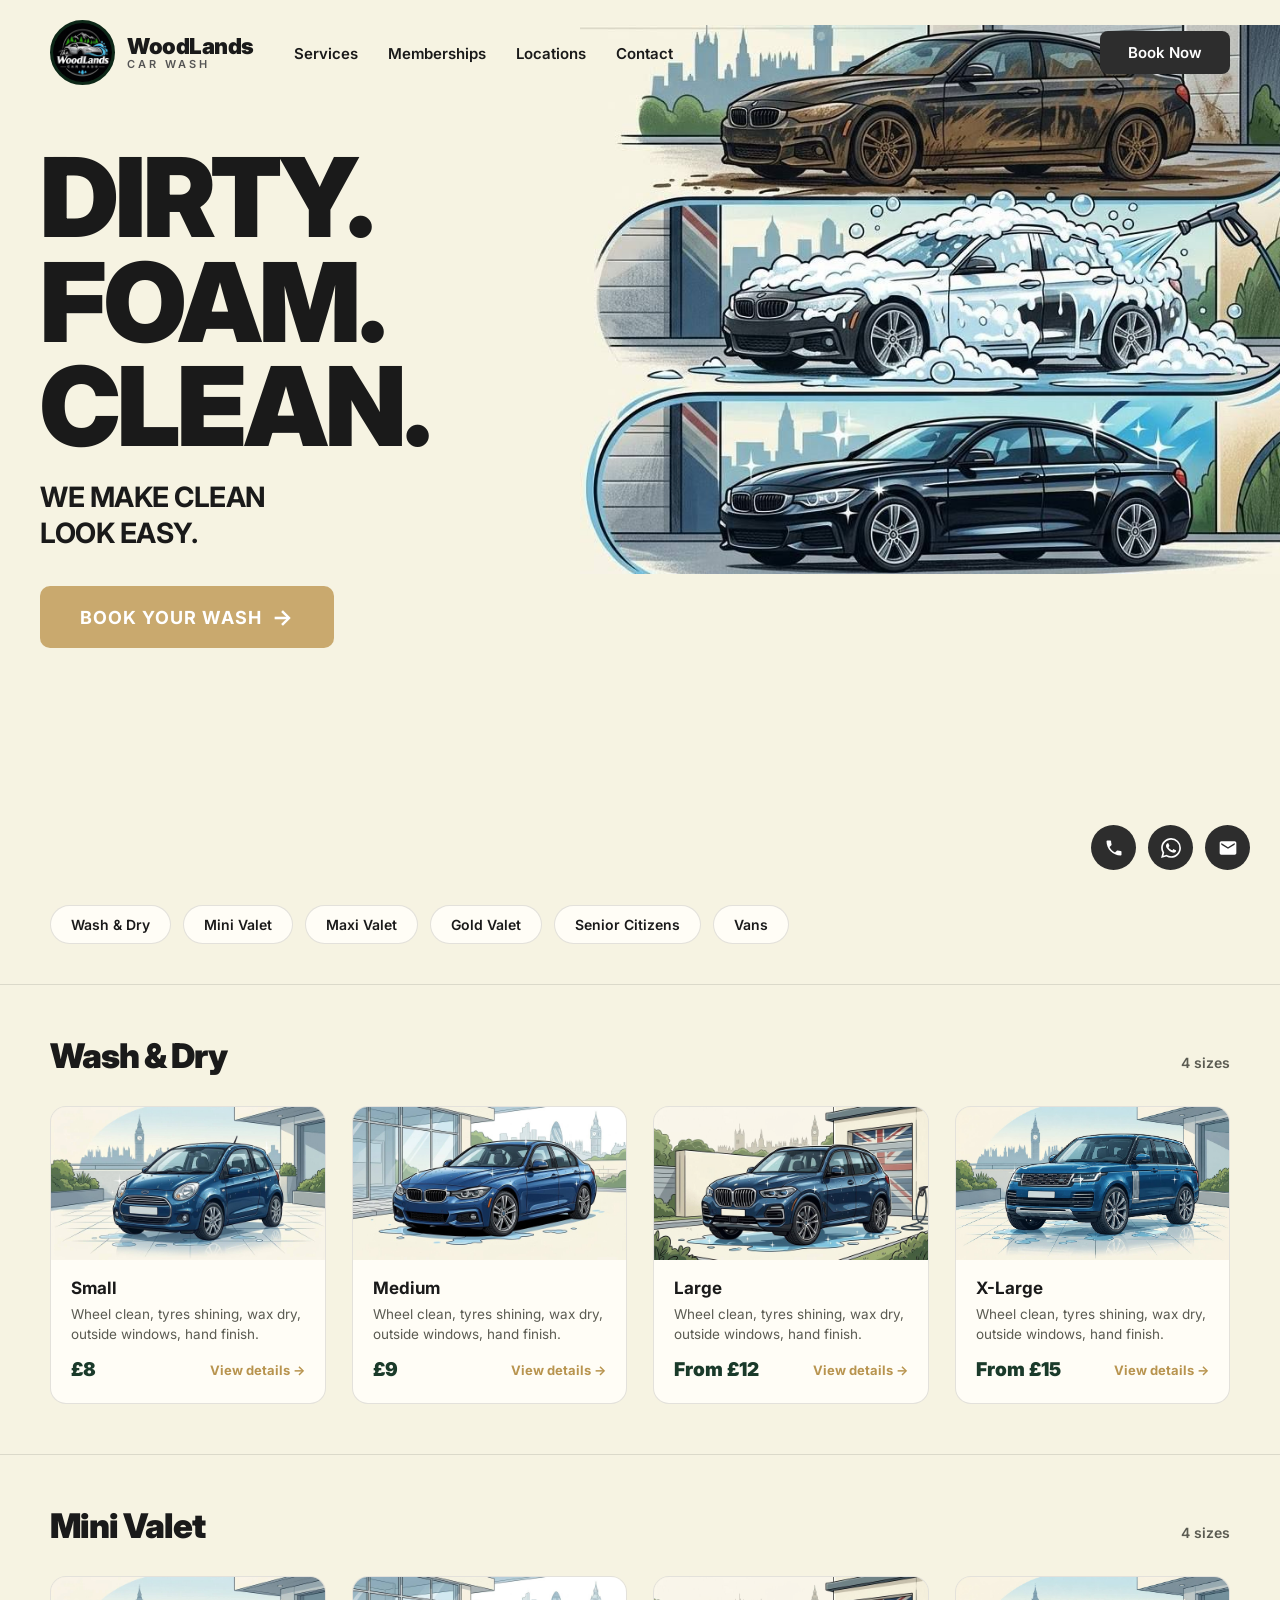
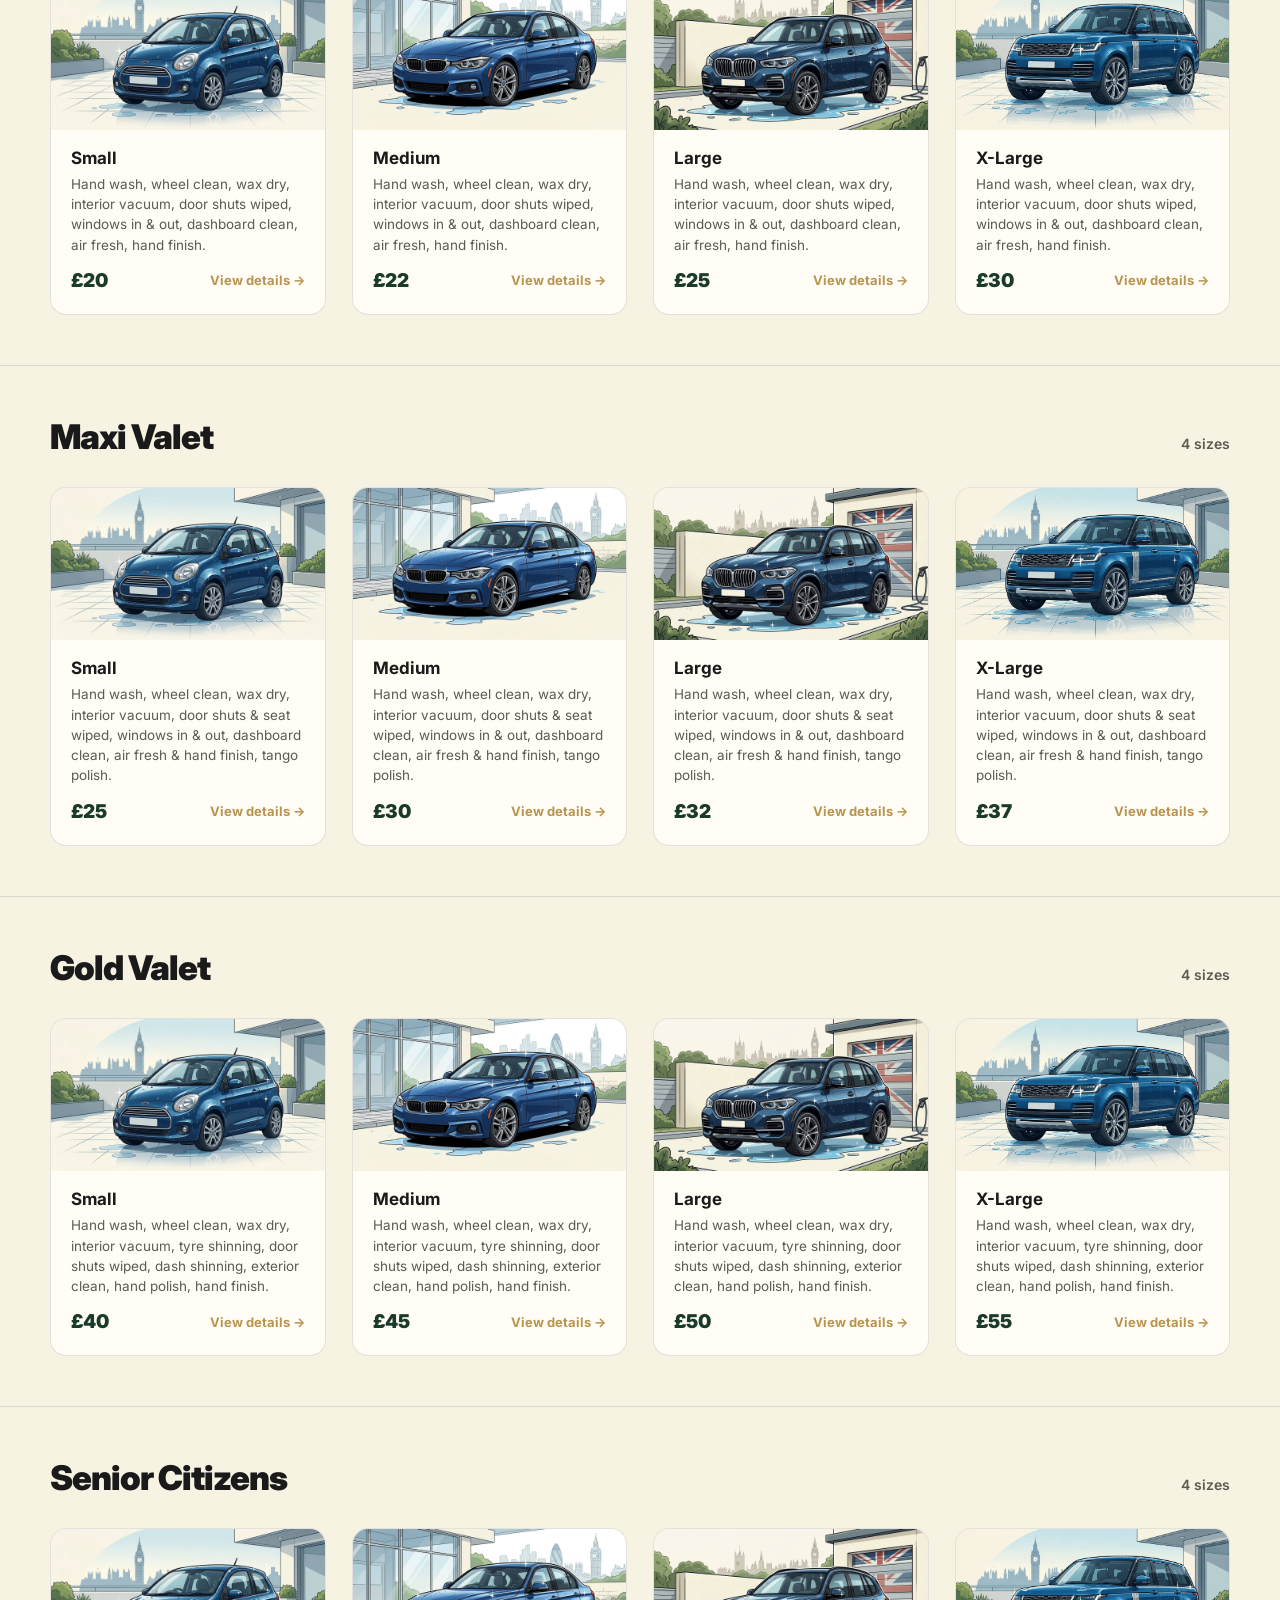
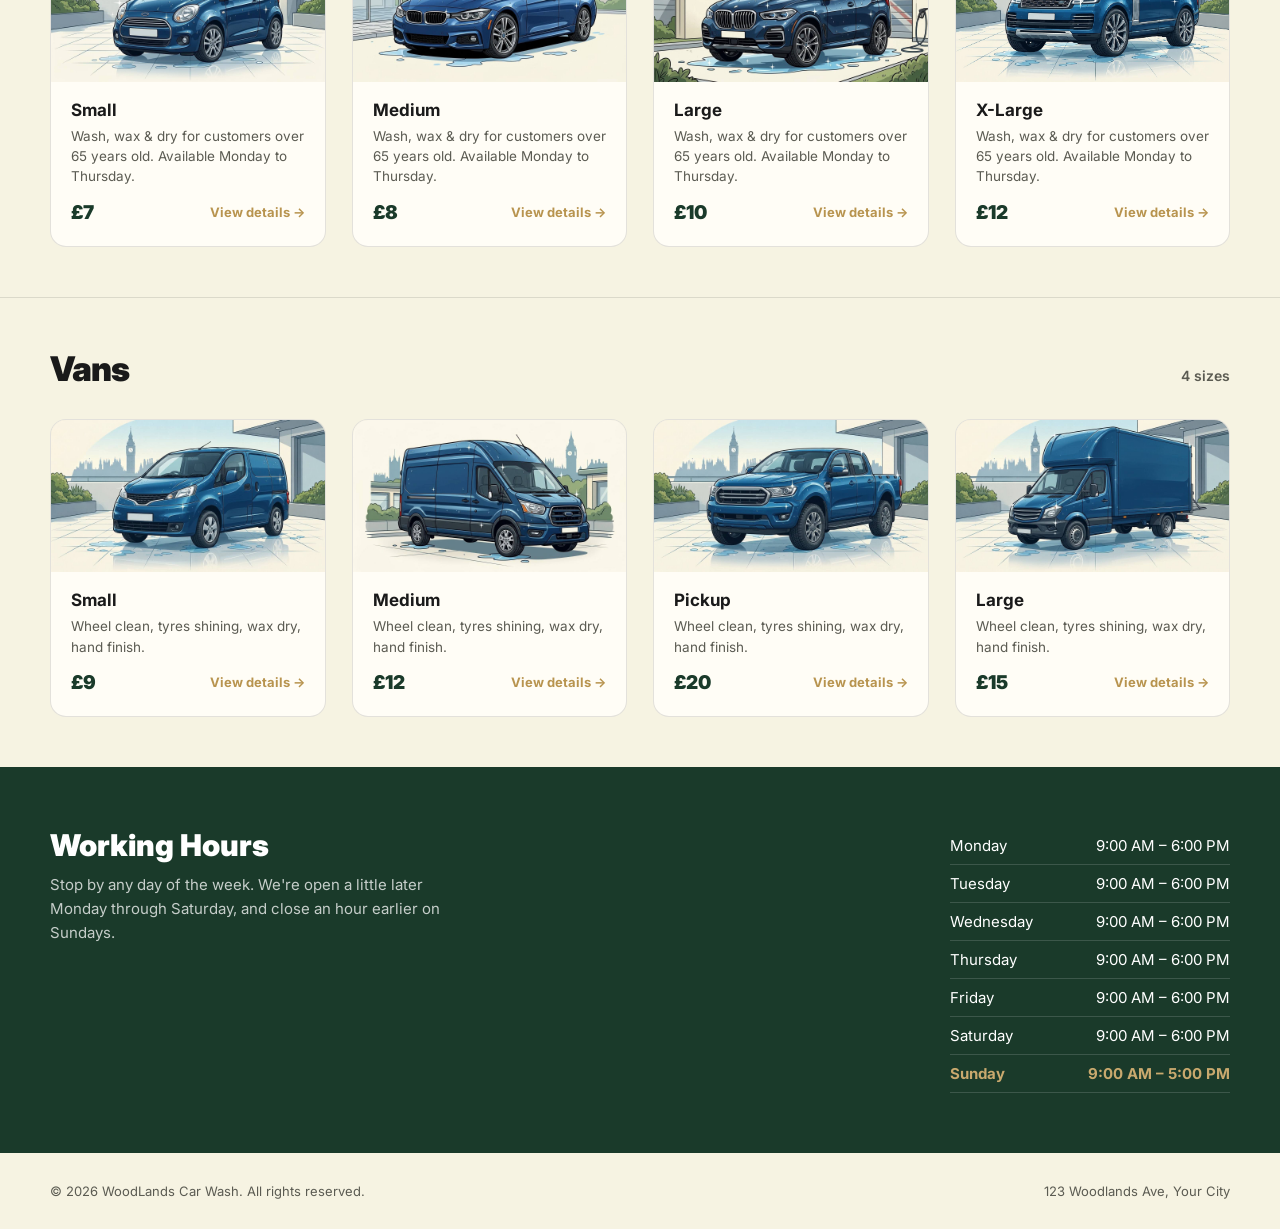
==== commit 5b717121: "v1" ====
--- a/index.html
+++ b/index.html
@@ -1,19 +1,157 @@
 <!DOCTYPE html>
 <html lang="en">
+
 <head>
     <meta charset="UTF-8">
     <meta name="viewport" content="width=device-width, initial-scale=1.0">
     <title>WoodLands Car Wash</title>
     <link rel="stylesheet" href="css/style.css">
+
+    <style>
+        /* ===== Product Modal ===== */
+        .product-card {
+            cursor: pointer;
+        }
+
+        body.pm-lock {
+            overflow: hidden;
+        }
+
+        .pm-overlay {
+            position: fixed;
+            inset: 0;
+            background: rgba(10, 25, 18, 0.72);
+            display: flex;
+            align-items: center;
+            justify-content: center;
+            padding: 20px;
+            opacity: 0;
+            visibility: hidden;
+            transition: opacity 0.25s ease, visibility 0.25s ease;
+            z-index: 9999;
+        }
+
+        .pm-overlay.open {
+            opacity: 1;
+            visibility: visible;
+        }
+
+        .pm-dialog {
+            position: relative;
+            background: #f6f3e2;
+            color: #1a3a2a;
+            width: 100%;
+            max-width: 820px;
+            max-height: 90vh;
+            overflow: auto;
+            border-radius: 16px;
+            display: grid;
+            grid-template-columns: 1.1fr 1fr;
+            box-shadow: 0 24px 60px rgba(0, 0, 0, 0.4);
+            transform: translateY(20px) scale(0.97);
+            transition: transform 0.25s ease;
+        }
+
+        .pm-overlay.open .pm-dialog {
+            transform: none;
+        }
+
+        .pm-image {
+            background: #e8e3cf;
+            min-height: 300px;
+        }
+
+        .pm-image img {
+            width: 100%;
+            height: 100%;
+            object-fit: cover;
+            display: block;
+        }
+
+        .pm-info {
+            padding: 36px 30px 30px;
+            display: flex;
+            flex-direction: column;
+            gap: 14px;
+        }
+
+        .pm-cat {
+            margin: 0;
+            font-size: 1.9rem;
+            line-height: 1.15;
+            padding-right: 30px;
+        }
+
+        .pm-size {
+            align-self: flex-start;
+            background: #1a3a2a;
+            color: #f6f3e2;
+            font-size: 0.8rem;
+            font-weight: 700;
+            letter-spacing: 0.1em;
+            text-transform: uppercase;
+            padding: 6px 14px;
+            border-radius: 999px;
+        }
+
+        .pm-desc {
+            margin: 0;
+            line-height: 1.7;
+            font-size: 1rem;
+        }
+
+        .pm-price {
+            margin-top: auto;
+            padding-top: 16px;
+            border-top: 1px solid rgba(26, 58, 42, 0.2);
+            font-size: 2.1rem;
+            font-weight: 800;
+        }
+
+        .pm-close {
+            position: absolute;
+            top: 12px;
+            right: 12px;
+            width: 38px;
+            height: 38px;
+            border: none;
+            border-radius: 50%;
+            background: #1a3a2a;
+            color: #f6f3e2;
+            font-size: 1.5rem;
+            line-height: 1;
+            cursor: pointer;
+            z-index: 2;
+        }
+
+        .pm-close:hover {
+            opacity: 0.85;
+        }
+
+        @media (max-width: 640px) {
+            .pm-dialog {
+                grid-template-columns: 1fr;
+            }
+
+            .pm-image {
+                min-height: 0;
+                aspect-ratio: 4 / 3;
+            }
+
+            .pm-info {
+                padding: 24px 22px 24px;
+            }
+        }
+    </style>
 </head>
+
 <body>
-
     <nav class="navbar">
         <div class="nav-left">
             <a href="index.html" class="logo-container">
                 <div class="logo-circle">
                     <div class="logo-icon">
-                        <img src="images/logo.jpg"/>
+                        <img src="images/logo.jpg" />
                     </div>
                 </div>
                 <div class="logo-text">
@@ -34,8 +172,6 @@
             </ul>
         </div>
         <a href="#services" class="btn-book-nav">Book Now</a>
-
-        
     </nav>
 
     <section class="hero">
@@ -50,11 +186,10 @@
                 BOOK YOUR WASH <span class="arrow">→</span>
             </a>
         </div>
-
         <div class="hero-right">
             <div class="car-panels-container">
                 <img src="images/banner.jpg" alt="Car Wash Process - Dirty, Foam, Clean"
-                     onerror="this.onerror=null;this.src='https://placehold.co/900x1100/1a3a2a/f6f3e2?text=Dirty+%E2%86%92+Foam+%E2%86%92+Clean';">
+                    onerror="this.onerror=null;this.src='https://placehold.co/900x1100/1a3a2a/f6f3e2?text=Dirty+%E2%86%92+Foam+%E2%86%92+Clean';">
             </div>
         </div>
     </section>
@@ -69,17 +204,16 @@
     </nav>
 
     <div id="services">
-
         <section class="category-section" id="wash-dry">
             <div class="category-header">
                 <h2>Wash & Dry</h2>
                 <span class="category-count">4 sizes</span>
             </div>
             <div class="product-grid">
-                <a class="product-card" href="product.html">
-                    <div class="thumb">
-                        <img src="images/products/wash-dry-small.jpg" alt="Wash & Dry - Small"
-                             onerror="this.onerror=null;this.src='https://placehold.co/600x450/e8e3cf/1a3a2a?text=Wash+%26+Dry+-+Small';">
+                <a class="product-card" href="#">
+                    <div class="thumb">
+                        <img src="images/main/small.jpg" alt="Wash & Dry - Small"
+                            onerror="this.onerror=null;this.src='https://placehold.co/600x450/e8e3cf/1a3a2a?text=Wash+%26+Dry+-+Small';">
                     </div>
                     <div class="body">
                         <div class="name">Small</div>
@@ -90,10 +224,11 @@
                         </div>
                     </div>
                 </a>
-                <a class="product-card" href="product.html">
-                    <div class="thumb">
-                        <img src="images/products/wash-dry-medium.jpg" alt="Wash & Dry - Medium"
-                             onerror="this.onerror=null;this.src='https://placehold.co/600x450/e8e3cf/1a3a2a?text=Wash+%26+Dry+-+Medium';">
+
+                <a class="product-card" href="#">
+                    <div class="thumb">
+                        <img src="images/main/medium.jpg" alt="Wash & Dry - Medium"
+                            onerror="this.onerror=null;this.src='https://placehold.co/600x450/e8e3cf/1a3a2a?text=Wash+%26+Dry+-+Medium';">
                     </div>
                     <div class="body">
                         <div class="name">Medium</div>
@@ -104,10 +239,11 @@
                         </div>
                     </div>
                 </a>
-                <a class="product-card" href="product.html">
-                    <div class="thumb">
-                        <img src="images/products/wash-dry-large.jpg" alt="Wash & Dry - Large"
-                             onerror="this.onerror=null;this.src='https://placehold.co/600x450/e8e3cf/1a3a2a?text=Wash+%26+Dry+-+Large';">
+
+                <a class="product-card" href="#">
+                    <div class="thumb">
+                        <img src="images/main/large.jpg" alt="Wash & Dry - Large"
+                            onerror="this.onerror=null;this.src='https://placehold.co/600x450/e8e3cf/1a3a2a?text=Wash+%26+Dry+-+Large';">
                     </div>
                     <div class="body">
                         <div class="name">Large</div>
@@ -118,10 +254,11 @@
                         </div>
                     </div>
                 </a>
-                <a class="product-card" href="product.html">
-                    <div class="thumb">
-                        <img src="images/products/wash-dry-xlarge.jpg" alt="Wash & Dry - X-Large"
-                             onerror="this.onerror=null;this.src='https://placehold.co/600x450/e8e3cf/1a3a2a?text=Wash+%26+Dry+-+X-Large';">
+
+                <a class="product-card" href="#">
+                    <div class="thumb">
+                        <img src="images/main/Xlarge.jpg" alt="Wash & Dry - X-Large"
+                            onerror="this.onerror=null;this.src='https://placehold.co/600x450/e8e3cf/1a3a2a?text=Wash+%26+Dry+-+X-Large';">
                     </div>
                     <div class="body">
                         <div class="name">X-Large</div>
@@ -141,56 +278,63 @@
                 <span class="category-count">4 sizes</span>
             </div>
             <div class="product-grid">
-                <a class="product-card" href="product.html">
-                    <div class="thumb">
-                        <img src="images/products/mini-valet-small.jpg" alt="Mini Valet - Small"
-                             onerror="this.onerror=null;this.src='https://placehold.co/600x450/e8e3cf/1a3a2a?text=Mini+Valet+-+Small';">
+                <a class="product-card" href="#">
+                    <div class="thumb">
+                        <img src="images/main/small.jpg" alt="Mini Valet - Small"
+                            onerror="this.onerror=null;this.src='https://placehold.co/600x450/e8e3cf/1a3a2a?text=Mini+Valet+-+Small';">
                     </div>
                     <div class="body">
                         <div class="name">Small</div>
-                        <div class="desc">Hand wash, wheel clean, wax dry, interior vacuum, door shuts wiped, windows in & out, dashboard clean, air fresh, hand finish.</div>
+                        <div class="desc">Hand wash, wheel clean, wax dry, interior vacuum, door shuts wiped, windows in
+                            & out, dashboard clean, air fresh, hand finish.</div>
                         <div class="price-row">
                             <span class="price">£20</span>
                             <span class="view-link">View details →</span>
                         </div>
                     </div>
                 </a>
-                <a class="product-card" href="product.html">
-                    <div class="thumb">
-                        <img src="images/products/mini-valet-medium.jpg" alt="Mini Valet - Medium"
-                             onerror="this.onerror=null;this.src='https://placehold.co/600x450/e8e3cf/1a3a2a?text=Mini+Valet+-+Medium';">
+
+                <a class="product-card" href="#">
+                    <div class="thumb">
+                        <img src="images/main/medium.jpg" alt="Mini Valet - Medium"
+                            onerror="this.onerror=null;this.src='https://placehold.co/600x450/e8e3cf/1a3a2a?text=Mini+Valet+-+Medium';">
                     </div>
                     <div class="body">
                         <div class="name">Medium</div>
-                        <div class="desc">Hand wash, wheel clean, wax dry, interior vacuum, door shuts wiped, windows in & out, dashboard clean, air fresh, hand finish.</div>
+                        <div class="desc">Hand wash, wheel clean, wax dry, interior vacuum, door shuts wiped, windows in
+                            & out, dashboard clean, air fresh, hand finish.</div>
                         <div class="price-row">
                             <span class="price">£22</span>
                             <span class="view-link">View details →</span>
                         </div>
                     </div>
                 </a>
-                <a class="product-card" href="product.html">
-                    <div class="thumb">
-                        <img src="images/products/mini-valet-large.jpg" alt="Mini Valet - Large"
-                             onerror="this.onerror=null;this.src='https://placehold.co/600x450/e8e3cf/1a3a2a?text=Mini+Valet+-+Large';">
+
+                <a class="product-card" href="#">
+                    <div class="thumb">
+                        <img src="images/main/large.jpg" alt="Mini Valet - Large"
+                            onerror="this.onerror=null;this.src='https://placehold.co/600x450/e8e3cf/1a3a2a?text=Mini+Valet+-+Large';">
                     </div>
                     <div class="body">
                         <div class="name">Large</div>
-                        <div class="desc">Hand wash, wheel clean, wax dry, interior vacuum, door shuts wiped, windows in & out, dashboard clean, air fresh, hand finish.</div>
+                        <div class="desc">Hand wash, wheel clean, wax dry, interior vacuum, door shuts wiped, windows in
+                            & out, dashboard clean, air fresh, hand finish.</div>
                         <div class="price-row">
                             <span class="price">£25</span>
                             <span class="view-link">View details →</span>
                         </div>
                     </div>
                 </a>
-                <a class="product-card" href="product.html">
-                    <div class="thumb">
-                        <img src="images/products/mini-valet-xlarge.jpg" alt="Mini Valet - X-Large"
-                             onerror="this.onerror=null;this.src='https://placehold.co/600x450/e8e3cf/1a3a2a?text=Mini+Valet+-+X-Large';">
+
+                <a class="product-card" href="#">
+                    <div class="thumb">
+                        <img src="images/main/Xlarge.jpg" alt="Mini Valet - X-Large"
+                            onerror="this.onerror=null;this.src='https://placehold.co/600x450/e8e3cf/1a3a2a?text=Mini+Valet+-+X-Large';">
                     </div>
                     <div class="body">
                         <div class="name">X-Large</div>
-                        <div class="desc">Hand wash, wheel clean, wax dry, interior vacuum, door shuts wiped, windows in & out, dashboard clean, air fresh, hand finish.</div>
+                        <div class="desc">Hand wash, wheel clean, wax dry, interior vacuum, door shuts wiped, windows in
+                            & out, dashboard clean, air fresh, hand finish.</div>
                         <div class="price-row">
                             <span class="price">£30</span>
                             <span class="view-link">View details →</span>
@@ -206,56 +350,63 @@
                 <span class="category-count">4 sizes</span>
             </div>
             <div class="product-grid">
-                <a class="product-card" href="product.html">
-                    <div class="thumb">
-                        <img src="images/products/maxi-valet-small.jpg" alt="Maxi Valet - Small"
-                             onerror="this.onerror=null;this.src='https://placehold.co/600x450/e8e3cf/1a3a2a?text=Maxi+Valet+-+Small';">
+                <a class="product-card" href="#">
+                    <div class="thumb">
+                        <img src="images/main/small.jpg" alt="Maxi Valet - Small"
+                            onerror="this.onerror=null;this.src='https://placehold.co/600x450/e8e3cf/1a3a2a?text=Maxi+Valet+-+Small';">
                     </div>
                     <div class="body">
                         <div class="name">Small</div>
-                        <div class="desc">Hand wash, wheel clean, wax dry, interior vacuum, door shuts & seat wiped, windows in & out, dashboard clean, air fresh & hand finish, tango polish.</div>
+                        <div class="desc">Hand wash, wheel clean, wax dry, interior vacuum, door shuts & seat wiped,
+                            windows in & out, dashboard clean, air fresh & hand finish, tango polish.</div>
                         <div class="price-row">
                             <span class="price">£25</span>
                             <span class="view-link">View details →</span>
                         </div>
                     </div>
                 </a>
-                <a class="product-card" href="product.html">
-                    <div class="thumb">
-                        <img src="images/products/maxi-valet-medium.jpg" alt="Maxi Valet - Medium"
-                             onerror="this.onerror=null;this.src='https://placehold.co/600x450/e8e3cf/1a3a2a?text=Maxi+Valet+-+Medium';">
+
+                <a class="product-card" href="#">
+                    <div class="thumb">
+                        <img src="images/main/medium.jpg" alt="Maxi Valet - Medium"
+                            onerror="this.onerror=null;this.src='https://placehold.co/600x450/e8e3cf/1a3a2a?text=Maxi+Valet+-+Medium';">
                     </div>
                     <div class="body">
                         <div class="name">Medium</div>
-                        <div class="desc">Hand wash, wheel clean, wax dry, interior vacuum, door shuts & seat wiped, windows in & out, dashboard clean, air fresh & hand finish, tango polish.</div>
+                        <div class="desc">Hand wash, wheel clean, wax dry, interior vacuum, door shuts & seat wiped,
+                            windows in & out, dashboard clean, air fresh & hand finish, tango polish.</div>
                         <div class="price-row">
                             <span class="price">£30</span>
                             <span class="view-link">View details →</span>
                         </div>
                     </div>
                 </a>
-                <a class="product-card" href="product.html">
-                    <div class="thumb">
-                        <img src="images/products/maxi-valet-large.jpg" alt="Maxi Valet - Large"
-                             onerror="this.onerror=null;this.src='https://placehold.co/600x450/e8e3cf/1a3a2a?text=Maxi+Valet+-+Large';">
+
+                <a class="product-card" href="#">
+                    <div class="thumb">
+                        <img src="images/main/large.jpg" alt="Maxi Valet - Large"
+                            onerror="this.onerror=null;this.src='https://placehold.co/600x450/e8e3cf/1a3a2a?text=Maxi+Valet+-+Large';">
                     </div>
                     <div class="body">
                         <div class="name">Large</div>
-                        <div class="desc">Hand wash, wheel clean, wax dry, interior vacuum, door shuts & seat wiped, windows in & out, dashboard clean, air fresh & hand finish, tango polish.</div>
+                        <div class="desc">Hand wash, wheel clean, wax dry, interior vacuum, door shuts & seat wiped,
+                            windows in & out, dashboard clean, air fresh & hand finish, tango polish.</div>
                         <div class="price-row">
                             <span class="price">£32</span>
                             <span class="view-link">View details →</span>
                         </div>
                     </div>
                 </a>
-                <a class="product-card" href="product.html">
-                    <div class="thumb">
-                        <img src="images/products/maxi-valet-xlarge.jpg" alt="Maxi Valet - X-Large"
-                             onerror="this.onerror=null;this.src='https://placehold.co/600x450/e8e3cf/1a3a2a?text=Maxi+Valet+-+X-Large';">
+
+                <a class="product-card" href="#">
+                    <div class="thumb">
+                        <img src="images/main/Xlarge.jpg" alt="Maxi Valet - X-Large"
+                            onerror="this.onerror=null;this.src='https://placehold.co/600x450/e8e3cf/1a3a2a?text=Maxi+Valet+-+X-Large';">
                     </div>
                     <div class="body">
                         <div class="name">X-Large</div>
-                        <div class="desc">Hand wash, wheel clean, wax dry, interior vacuum, door shuts & seat wiped, windows in & out, dashboard clean, air fresh & hand finish, tango polish.</div>
+                        <div class="desc">Hand wash, wheel clean, wax dry, interior vacuum, door shuts & seat wiped,
+                            windows in & out, dashboard clean, air fresh & hand finish, tango polish.</div>
                         <div class="price-row">
                             <span class="price">£37</span>
                             <span class="view-link">View details →</span>
@@ -271,56 +422,63 @@
                 <span class="category-count">4 sizes</span>
             </div>
             <div class="product-grid">
-                <a class="product-card" href="product.html">
-                    <div class="thumb">
-                        <img src="images/products/gold-valet-small.jpg" alt="Gold Valet - Small"
-                             onerror="this.onerror=null;this.src='https://placehold.co/600x450/e8e3cf/1a3a2a?text=Gold+Valet+-+Small';">
+                <a class="product-card" href="#">
+                    <div class="thumb">
+                        <img src="images/main/small.jpg" alt="Gold Valet - Small"
+                            onerror="this.onerror=null;this.src='https://placehold.co/600x450/e8e3cf/1a3a2a?text=Gold+Valet+-+Small';">
                     </div>
                     <div class="body">
                         <div class="name">Small</div>
-                        <div class="desc">Hand wash, wheel clean, wax dry, interior vacuum, tyre shinning, door shuts wiped, dash shinning, exterior clean, hand polish, hand finish.</div>
+                        <div class="desc">Hand wash, wheel clean, wax dry, interior vacuum, tyre shinning, door shuts
+                            wiped, dash shinning, exterior clean, hand polish, hand finish.</div>
                         <div class="price-row">
                             <span class="price">£40</span>
                             <span class="view-link">View details →</span>
                         </div>
                     </div>
                 </a>
-                <a class="product-card" href="product.html">
-                    <div class="thumb">
-                        <img src="images/products/gold-valet-medium.jpg" alt="Gold Valet - Medium"
-                             onerror="this.onerror=null;this.src='https://placehold.co/600x450/e8e3cf/1a3a2a?text=Gold+Valet+-+Medium';">
+
+                <a class="product-card" href="#">
+                    <div class="thumb">
+                        <img src="images/main/medium.jpg" alt="Gold Valet - Medium"
+                            onerror="this.onerror=null;this.src='https://placehold.co/600x450/e8e3cf/1a3a2a?text=Gold+Valet+-+Medium';">
                     </div>
                     <div class="body">
                         <div class="name">Medium</div>
-                        <div class="desc">Hand wash, wheel clean, wax dry, interior vacuum, tyre shinning, door shuts wiped, dash shinning, exterior clean, hand polish, hand finish.</div>
+                        <div class="desc">Hand wash, wheel clean, wax dry, interior vacuum, tyre shinning, door shuts
+                            wiped, dash shinning, exterior clean, hand polish, hand finish.</div>
                         <div class="price-row">
                             <span class="price">£45</span>
                             <span class="view-link">View details →</span>
                         </div>
                     </div>
                 </a>
-                <a class="product-card" href="product.html">
-                    <div class="thumb">
-                        <img src="images/products/gold-valet-large.jpg" alt="Gold Valet - Large"
-                             onerror="this.onerror=null;this.src='https://placehold.co/600x450/e8e3cf/1a3a2a?text=Gold+Valet+-+Large';">
+
+                <a class="product-card" href="#">
+                    <div class="thumb">
+                        <img src="images/main/large.jpg" alt="Gold Valet - Large"
+                            onerror="this.onerror=null;this.src='https://placehold.co/600x450/e8e3cf/1a3a2a?text=Gold+Valet+-+Large';">
                     </div>
                     <div class="body">
                         <div class="name">Large</div>
-                        <div class="desc">Hand wash, wheel clean, wax dry, interior vacuum, tyre shinning, door shuts wiped, dash shinning, exterior clean, hand polish, hand finish.</div>
+                        <div class="desc">Hand wash, wheel clean, wax dry, interior vacuum, tyre shinning, door shuts
+                            wiped, dash shinning, exterior clean, hand polish, hand finish.</div>
                         <div class="price-row">
                             <span class="price">£50</span>
                             <span class="view-link">View details →</span>
                         </div>
                     </div>
                 </a>
-                <a class="product-card" href="product.html">
-                    <div class="thumb">
-                        <img src="images/products/gold-valet-xlarge.jpg" alt="Gold Valet - X-Large"
-                             onerror="this.onerror=null;this.src='https://placehold.co/600x450/e8e3cf/1a3a2a?text=Gold+Valet+-+X-Large';">
+
+                <a class="product-card" href="#">
+                    <div class="thumb">
+                        <img src="images/main/Xlarge.jpg" alt="Gold Valet - X-Large"
+                            onerror="this.onerror=null;this.src='https://placehold.co/600x450/e8e3cf/1a3a2a?text=Gold+Valet+-+X-Large';">
                     </div>
                     <div class="body">
                         <div class="name">X-Large</div>
-                        <div class="desc">Hand wash, wheel clean, wax dry, interior vacuum, tyre shinning, door shuts wiped, dash shinning, exterior clean, hand polish, hand finish.</div>
+                        <div class="desc">Hand wash, wheel clean, wax dry, interior vacuum, tyre shinning, door shuts
+                            wiped, dash shinning, exterior clean, hand polish, hand finish.</div>
                         <div class="price-row">
                             <span class="price">£55</span>
                             <span class="view-link">View details →</span>
@@ -336,56 +494,63 @@
                 <span class="category-count">4 sizes</span>
             </div>
             <div class="product-grid">
-                <a class="product-card" href="product.html">
-                    <div class="thumb">
-                        <img src="images/products/senior-small.jpg" alt="Senior Citizens - Small"
-                             onerror="this.onerror=null;this.src='https://placehold.co/600x450/e8e3cf/1a3a2a?text=Senior+Citizens+-+Small';">
+                <a class="product-card" href="#">
+                    <div class="thumb">
+                        <img src="images/main/small.jpg" alt="Senior Citizens - Small"
+                            onerror="this.onerror=null;this.src='https://placehold.co/600x450/e8e3cf/1a3a2a?text=Senior+Citizens+-+Small';">
                     </div>
                     <div class="body">
                         <div class="name">Small</div>
-                        <div class="desc">Wash, wax & dry for customers over 65 years old. Available Monday to Thursday.</div>
+                        <div class="desc">Wash, wax & dry for customers over 65 years old. Available Monday to Thursday.
+                        </div>
                         <div class="price-row">
                             <span class="price">£7</span>
                             <span class="view-link">View details →</span>
                         </div>
                     </div>
                 </a>
-                <a class="product-card" href="product.html">
-                    <div class="thumb">
-                        <img src="images/products/senior-medium.jpg" alt="Senior Citizens - Medium"
-                             onerror="this.onerror=null;this.src='https://placehold.co/600x450/e8e3cf/1a3a2a?text=Senior+Citizens+-+Medium';">
+
+                <a class="product-card" href="#">
+                    <div class="thumb">
+                        <img src="images/main/medium.jpg" alt="Senior Citizens - Medium"
+                            onerror="this.onerror=null;this.src='https://placehold.co/600x450/e8e3cf/1a3a2a?text=Senior+Citizens+-+Medium';">
                     </div>
                     <div class="body">
                         <div class="name">Medium</div>
-                        <div class="desc">Wash, wax & dry for customers over 65 years old. Available Monday to Thursday.</div>
+                        <div class="desc">Wash, wax & dry for customers over 65 years old. Available Monday to Thursday.
+                        </div>
                         <div class="price-row">
                             <span class="price">£8</span>
                             <span class="view-link">View details →</span>
                         </div>
                     </div>
                 </a>
-                <a class="product-card" href="product.html">
-                    <div class="thumb">
-                        <img src="images/products/senior-large.jpg" alt="Senior Citizens - Large"
-                             onerror="this.onerror=null;this.src='https://placehold.co/600x450/e8e3cf/1a3a2a?text=Senior+Citizens+-+Large';">
+
+                <a class="product-card" href="#">
+                    <div class="thumb">
+                        <img src="images/main/large.jpg" alt="Senior Citizens - Large"
+                            onerror="this.onerror=null;this.src='https://placehold.co/600x450/e8e3cf/1a3a2a?text=Senior+Citizens+-+Large';">
                     </div>
                     <div class="body">
                         <div class="name">Large</div>
-                        <div class="desc">Wash, wax & dry for customers over 65 years old. Available Monday to Thursday.</div>
+                        <div class="desc">Wash, wax & dry for customers over 65 years old. Available Monday to Thursday.
+                        </div>
                         <div class="price-row">
                             <span class="price">£10</span>
                             <span class="view-link">View details →</span>
                         </div>
                     </div>
                 </a>
-                <a class="product-card" href="product.html">
-                    <div class="thumb">
-                        <img src="images/products/senior-xlarge.jpg" alt="Senior Citizens - X-Large"
-                             onerror="this.onerror=null;this.src='https://placehold.co/600x450/e8e3cf/1a3a2a?text=Senior+Citizens+-+X-Large';">
+
+                <a class="product-card" href="#">
+                    <div class="thumb">
+                        <img src="images/main/Xlarge.jpg" alt="Senior Citizens - X-Large"
+                            onerror="this.onerror=null;this.src='https://placehold.co/600x450/e8e3cf/1a3a2a?text=Senior+Citizens+-+X-Large';">
                     </div>
                     <div class="body">
                         <div class="name">X-Large</div>
-                        <div class="desc">Wash, wax & dry for customers over 65 years old. Available Monday to Thursday.</div>
+                        <div class="desc">Wash, wax & dry for customers over 65 years old. Available Monday to Thursday.
+                        </div>
                         <div class="price-row">
                             <span class="price">£12</span>
                             <span class="view-link">View details →</span>
@@ -401,10 +566,10 @@
                 <span class="category-count">4 sizes</span>
             </div>
             <div class="product-grid">
-                <a class="product-card" href="product.html">
-                    <div class="thumb">
-                        <img src="images/products/vans-small.jpg" alt="Vans - Small"
-                             onerror="this.onerror=null;this.src='https://placehold.co/600x450/e8e3cf/1a3a2a?text=Vans+-+Small';">
+                <a class="product-card" href="#">
+                    <div class="thumb">
+                        <img src="images/main/small_van.jpg" alt="Vans - Small"
+                            onerror="this.onerror=null;this.src='https://placehold.co/600x450/e8e3cf/1a3a2a?text=Vans+-+Small';">
                     </div>
                     <div class="body">
                         <div class="name">Small</div>
@@ -415,10 +580,11 @@
                         </div>
                     </div>
                 </a>
-                <a class="product-card" href="product.html">
-                    <div class="thumb">
-                        <img src="images/products/vans-medium.jpg" alt="Vans - Medium"
-                             onerror="this.onerror=null;this.src='https://placehold.co/600x450/e8e3cf/1a3a2a?text=Vans+-+Medium';">
+
+                <a class="product-card" href="#">
+                    <div class="thumb">
+                        <img src="images/main/medium_van.jpg" alt="Vans - Medium"
+                            onerror="this.onerror=null;this.src='https://placehold.co/600x450/e8e3cf/1a3a2a?text=Vans+-+Medium';">
                     </div>
                     <div class="body">
                         <div class="name">Medium</div>
@@ -429,10 +595,25 @@
                         </div>
                     </div>
                 </a>
-                <a class="product-card" href="product.html">
-                    <div class="thumb">
-                        <img src="images/products/vans-large.jpg" alt="Vans - Large"
-                             onerror="this.onerror=null;this.src='https://placehold.co/600x450/e8e3cf/1a3a2a?text=Vans+-+Large';">
+                <a class="product-card" href="#">
+                    <div class="thumb">
+                        <img src="images/main/pickup.jpg" alt="Vans - X-Large"
+                            onerror="this.onerror=null;this.src='https://placehold.co/600x450/e8e3cf/1a3a2a?text=Vans+-+X-Large';">
+                    </div>
+                    <div class="body">
+                        <div class="name">Pickup</div>
+                        <div class="desc">Wheel clean, tyres shining, wax dry, hand finish.</div>
+                        <div class="price-row">
+                            <span class="price">£20</span>
+                            <span class="view-link">View details →</span>
+                        </div>
+                    </div>
+                </a>
+
+                <a class="product-card" href="#">
+                    <div class="thumb">
+                        <img src="images/main/large_van.jpg" alt="Vans - Large"
+                            onerror="this.onerror=null;this.src='https://placehold.co/600x450/e8e3cf/1a3a2a?text=Vans+-+Large';">
                     </div>
                     <div class="body">
                         <div class="name">Large</div>
@@ -443,29 +624,17 @@
                         </div>
                     </div>
                 </a>
-                <a class="product-card" href="product.html">
-                    <div class="thumb">
-                        <img src="images/products/vans-xlarge.jpg" alt="Vans - X-Large"
-                             onerror="this.onerror=null;this.src='https://placehold.co/600x450/e8e3cf/1a3a2a?text=Vans+-+X-Large';">
-                    </div>
-                    <div class="body">
-                        <div class="name">X-Large</div>
-                        <div class="desc">Wheel clean, tyres shining, wax dry, hand finish.</div>
-                        <div class="price-row">
-                            <span class="price">£20</span>
-                            <span class="view-link">View details →</span>
-                        </div>
-                    </div>
-                </a>
+
+                
             </div>
         </section>
-
     </div>
 
     <section class="hours-section" id="locations">
         <div>
             <h2>Working Hours</h2>
-            <p class="lead">Stop by any day of the week. We're open a little later Monday through Saturday, and close an hour earlier on Sundays.</p>
+            <p class="lead">Stop by any day of the week. We're open a little later Monday through Saturday, and close an
+                hour earlier on Sundays.</p>
         </div>
         <div class="hours-table">
             <div class="hours-row" data-day="mon"><span>Monday</span><span>9:00 AM – 6:00 PM</span></div>
@@ -485,16 +654,98 @@
 
     <div class="contact-icons">
         <button class="contact-icon" title="Phone">
-            <svg viewBox="0 0 24 24"><path d="M6.62 10.79c1.44 2.83 3.76 5.14 6.59 6.59l2.2-2.2c.27-.27.67-.36 1.02-.24 1.12.37 2.33.57 3.57.57.55 0 1 .45 1 1V20c0 .55-.45 1-1 1-9.39 0-17-7.61-17-17 0-.55.45-1 1-1h3.5c.55 0 1 .45 1 1 0 1.25.2 2.45.57 3.57.11.35.03.74-.25 1.02l-2.2 2.2z" /></svg>
+            <svg viewBox="0 0 24 24">
+                <path
+                    d="M6.62 10.79c1.44 2.83 3.76 5.14 6.59 6.59l2.2-2.2c.27-.27.67-.36 1.02-.24 1.12.37 2.33.57 3.57.57.55 0 1 .45 1 1V20c0 .55-.45 1-1 1-9.39 0-17-7.61-17-17 0-.55.45-1 1-1h3.5c.55 0 1 .45 1 1 0 1.25.2 2.45.57 3.57.11.35.03.74-.25 1.02l-2.2 2.2z" />
+            </svg>
         </button>
+
         <button class="contact-icon" title="WhatsApp">
-            <svg viewBox="0 0 24 24"><path d="M17.472 14.382c-.297-.149-1.758-.867-2.03-.967-.273-.099-.471-.148-.67.15-.197.297-.767.966-.94 1.164-.173.199-.347.223-.644.075-.297-.15-1.255-.463-2.39-1.475-.883-.788-1.48-1.761-1.653-2.059-.173-.297-.018-.458.13-.606.134-.133.298-.347.446-.52.149-.174.198-.298.298-.497.099-.198.05-.371-.025-.52-.075-.149-.669-1.612-.916-2.207-.242-.579-.487-.5-.669-.51-.173-.008-.371-.01-.57-.01-.198 0-.52.074-.792.372-.272.297-1.04 1.016-1.04 2.479 0 1.462 1.065 2.875 1.213 3.074.149.198 2.096 3.2 5.077 4.487.709.306 1.262.489 1.694.625.712.227 1.36.195 1.871.118.571-.085 1.758-.719 2.006-1.413.248-.694.248-1.289.173-1.413-.074-.124-.272-.198-.57-.347m-5.421 7.403h-.004a9.87 9.87 0 01-5.031-1.378l-.361-.214-3.741.982.998-3.648-.235-.374a9.86 9.86 0 01-1.51-5.26c.001-5.45 4.436-9.884 9.888-9.884 2.64 0 5.122 1.03 6.988 2.898a9.825 9.825 0 012.893 6.994c-.003 5.45-4.437 9.884-9.885 9.884m8.413-18.297A11.815 11.815 0 0012.05 0C5.495 0 .16 5.335.157 11.892c0 2.096.547 4.142 1.588 5.945L.057 24l6.305-1.654a11.882 11.882 0 005.683 1.448h.005c6.554 0 11.89-5.335 11.893-11.893a11.821 11.821 0 00-3.48-8.413z" /></svg>
+            <svg viewBox="0 0 24 24">
+                <path
+                    d="M17.472 14.382c-.297-.149-1.758-.867-2.03-.967-.273-.099-.471-.148-.67.15-.197.297-.767.966-.94 1.164-.173.199-.347.223-.644.075-.297-.15-1.255-.463-2.39-1.475-.883-.788-1.48-1.761-1.653-2.059-.173-.297-.018-.458.13-.606.134-.133.298-.347.446-.52.149-.174.198-.298.298-.497.099-.198.05-.371-.025-.52-.075-.149-.669-1.612-.916-2.207-.242-.579-.487-.5-.669-.51-.173-.008-.371-.01-.57-.01-.198 0-.52.074-.792.372-.272.297-1.04 1.016-1.04 2.479 0 1.462 1.065 2.875 1.213 3.074.149.198 2.096 3.2 5.077 4.487.709.306 1.262.489 1.694.625.712.227 1.36.195 1.871.118.571-.085 1.758-.719 2.006-1.413.248-.694.248-1.289.173-1.413-.074-.124-.272-.198-.57-.347m-5.421 7.403h-.004a9.87 9.87 0 01-5.031-1.378l-.361-.214-3.741.982.998-3.648-.235-.374a9.86 9.86 0 01-1.51-5.26c.001-5.45 4.436-9.884 9.888-9.884 2.64 0 5.122 1.03 6.988 2.898a9.825 9.825 0 012.893 6.994c-.003 5.45-4.437 9.884-9.885 9.884m8.413-18.297A11.815 11.815 0 0012.05 0C5.495 0 .16 5.335.157 11.892c0 2.096.547 4.142 1.588 5.945L.057 24l6.305-1.654a11.882 11.882 0 005.683 1.448h.005c6.554 0 11.89-5.335 11.893-11.893a11.821 11.821 0 00-3.48-8.413z" />
+            </svg>
         </button>
+
         <button class="contact-icon" title="Email">
-            <svg viewBox="0 0 24 24"><path d="M20 4H4c-1.1 0-1.99.9-1.99 2L2 18c0 1.1.9 2 2 2h16c1.1 0 2-.9 2-2V6c0-1.1-.9-2-2-2zm0 4l-8 5-8-5V6l8 5 8-5v2z" /></svg>
+            <svg viewBox="0 0 24 24">
+                <path
+                    d="M20 4H4c-1.1 0-1.99.9-1.99 2L2 18c0 1.1.9 2 2 2h16c1.1 0 2-.9 2-2V6c0-1.1-.9-2-2-2zm0 4l-8 5-8-5V6l8 5 8-5v2z" />
+            </svg>
         </button>
     </div>
 
+    <!-- Product Modal -->
+    <div class="pm-overlay" id="productModal" aria-hidden="true">
+        <div class="pm-dialog" role="dialog" aria-modal="true" aria-labelledby="pmCategory">
+            <button class="pm-close" id="pmClose" type="button" aria-label="Close">&times;</button>
+            <div class="pm-image">
+                <img id="pmImage" src="" alt="">
+            </div>
+            <div class="pm-info">
+                <h3 class="pm-cat" id="pmCategory"></h3>
+                <span class="pm-size" id="pmSize"></span>
+                <p class="pm-desc" id="pmDesc"></p>
+                <div class="pm-price" id="pmPrice"></div>
+            </div>
+        </div>
+    </div>
+
     <script src="js/main.js"></script>
+    <script>
+        (function () {
+            var modal = document.getElementById('productModal');
+            var mImage = document.getElementById('pmImage');
+            var mCategory = document.getElementById('pmCategory');
+            var mSize = document.getElementById('pmSize');
+            var mDesc = document.getElementById('pmDesc');
+            var mPrice = document.getElementById('pmPrice');
+            var mClose = document.getElementById('pmClose');
+            var lastFocused = null;
+
+            function openModal(card) {
+                var section = card.closest('.category-section');
+                var img = card.querySelector('.thumb img');
+
+                mCategory.textContent = section.querySelector('.category-header h2').textContent.trim();
+                mSize.textContent = card.querySelector('.name').textContent.trim();
+                mDesc.textContent = card.querySelector('.desc').textContent.replace(/\s+/g, ' ').trim();
+                mPrice.textContent = card.querySelector('.price').textContent.trim();
+                mImage.src = img.currentSrc || img.src;
+                mImage.alt = img.alt;
+
+                lastFocused = card;
+                modal.classList.add('open');
+                modal.setAttribute('aria-hidden', 'false');
+                document.body.classList.add('pm-lock');
+                mClose.focus();
+            }
+
+            function closeModal() {
+                modal.classList.remove('open');
+                modal.setAttribute('aria-hidden', 'true');
+                document.body.classList.remove('pm-lock');
+                if (lastFocused) lastFocused.focus();
+            }
+
+            document.querySelectorAll('.product-card').forEach(function (card) {
+                card.addEventListener('click', function (e) {
+                    e.preventDefault();
+                    openModal(card);
+                });
+            });
+
+            mClose.addEventListener('click', closeModal);
+
+            modal.addEventListener('click', function (e) {
+                if (e.target === modal) closeModal();
+            });
+
+            document.addEventListener('keydown', function (e) {
+                if (e.key === 'Escape' && modal.classList.contains('open')) closeModal();
+            });
+        })();
+    </script>
 </body>
-</html>
+
+</html>
--- a/css/style.css
+++ b/css/style.css
@@ -208,8 +208,8 @@
     display: flex; flex-direction: column;
 }
 .product-card:hover { transform: translateY(-4px); box-shadow: 0 14px 30px rgba(26, 58, 42, 0.14); }
-.product-card .thumb { width: 100%; aspect-ratio: 4 / 3; background: #e8e3cf; overflow: hidden; }
-.product-card .thumb img { width: 100%; height: 100%; object-fit: cover; }
+.product-card .thumb { width: 100%;  background: #e8e3cf; overflow: hidden; }
+.product-card .thumb img { width: 100%; height: 100%; object-fit: contain; }
 .product-card .body { padding: 18px 20px 22px; display: flex; flex-direction: column; gap: 6px; flex: 1; }
 .product-card .name { font-size: 17px; font-weight: 700; }
 .product-card .desc { font-size: 13.5px; color: var(--muted); line-height: 1.5; flex: 1; }
